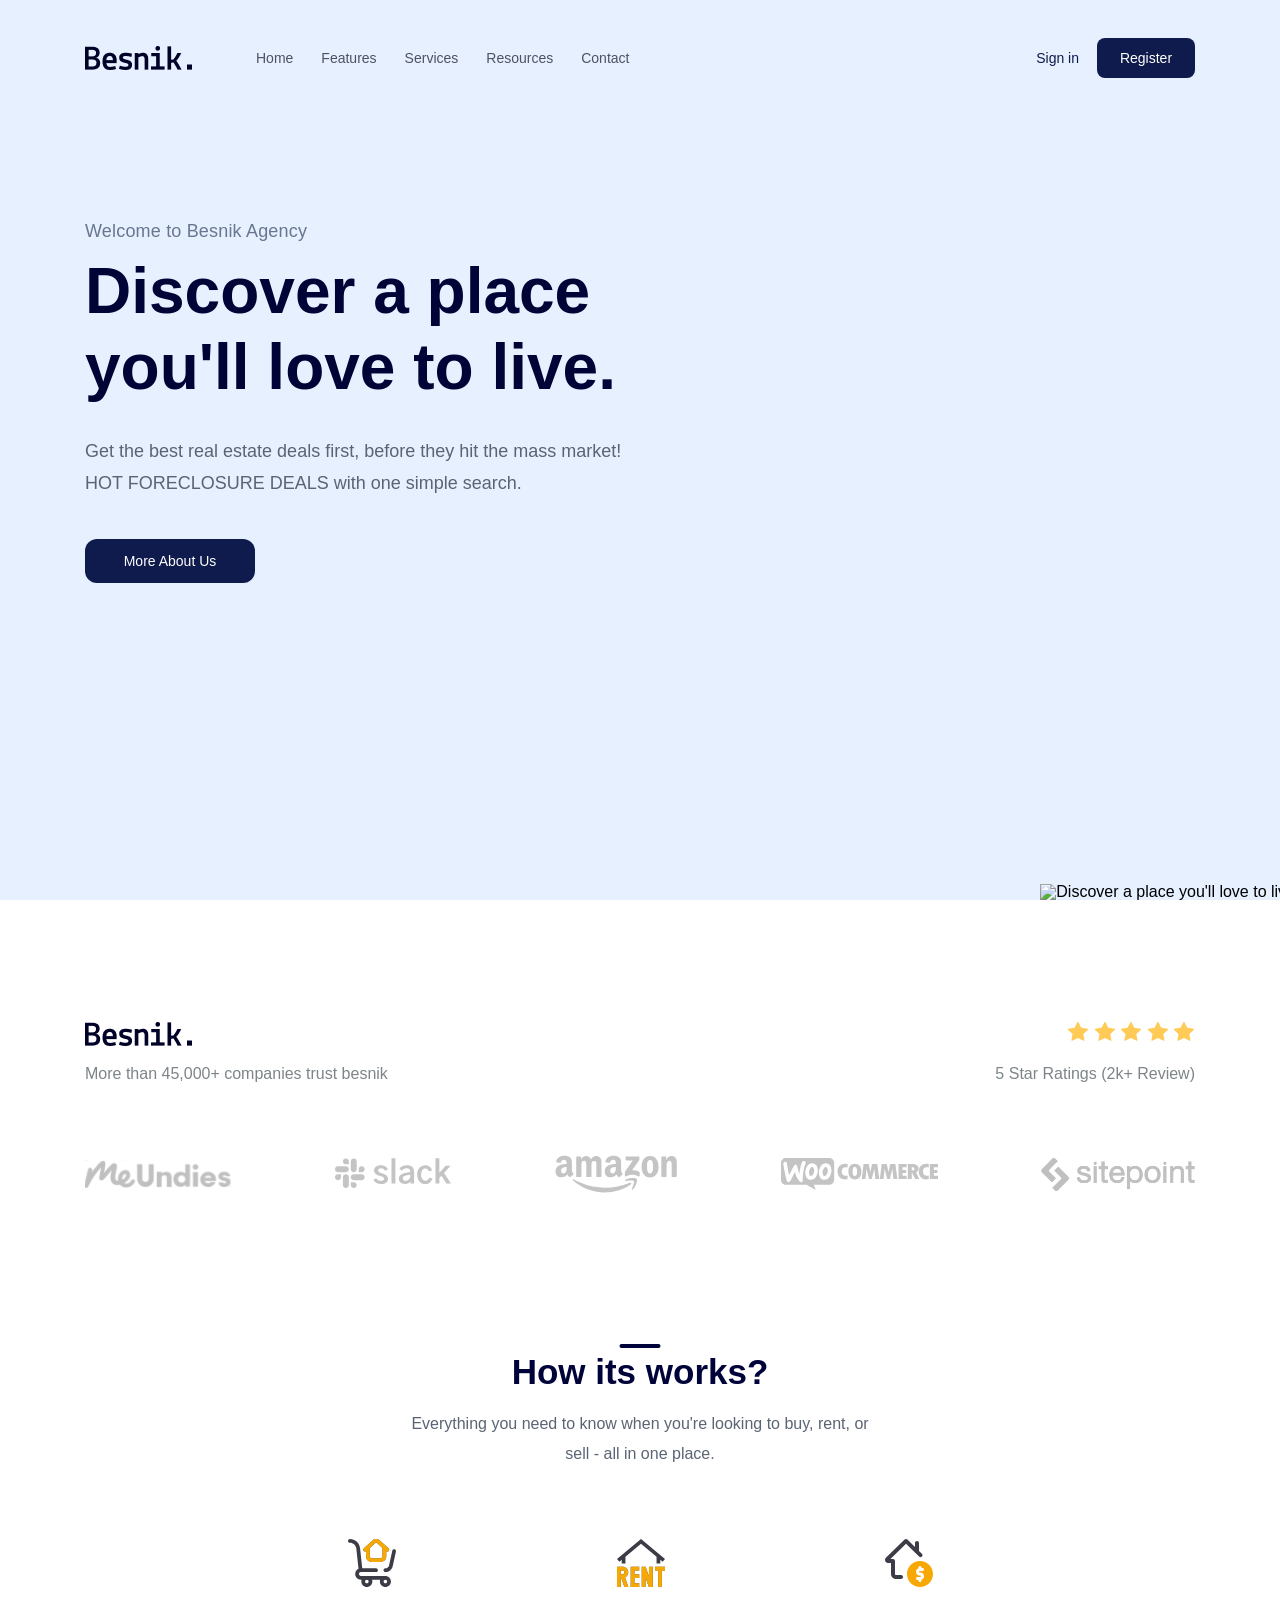
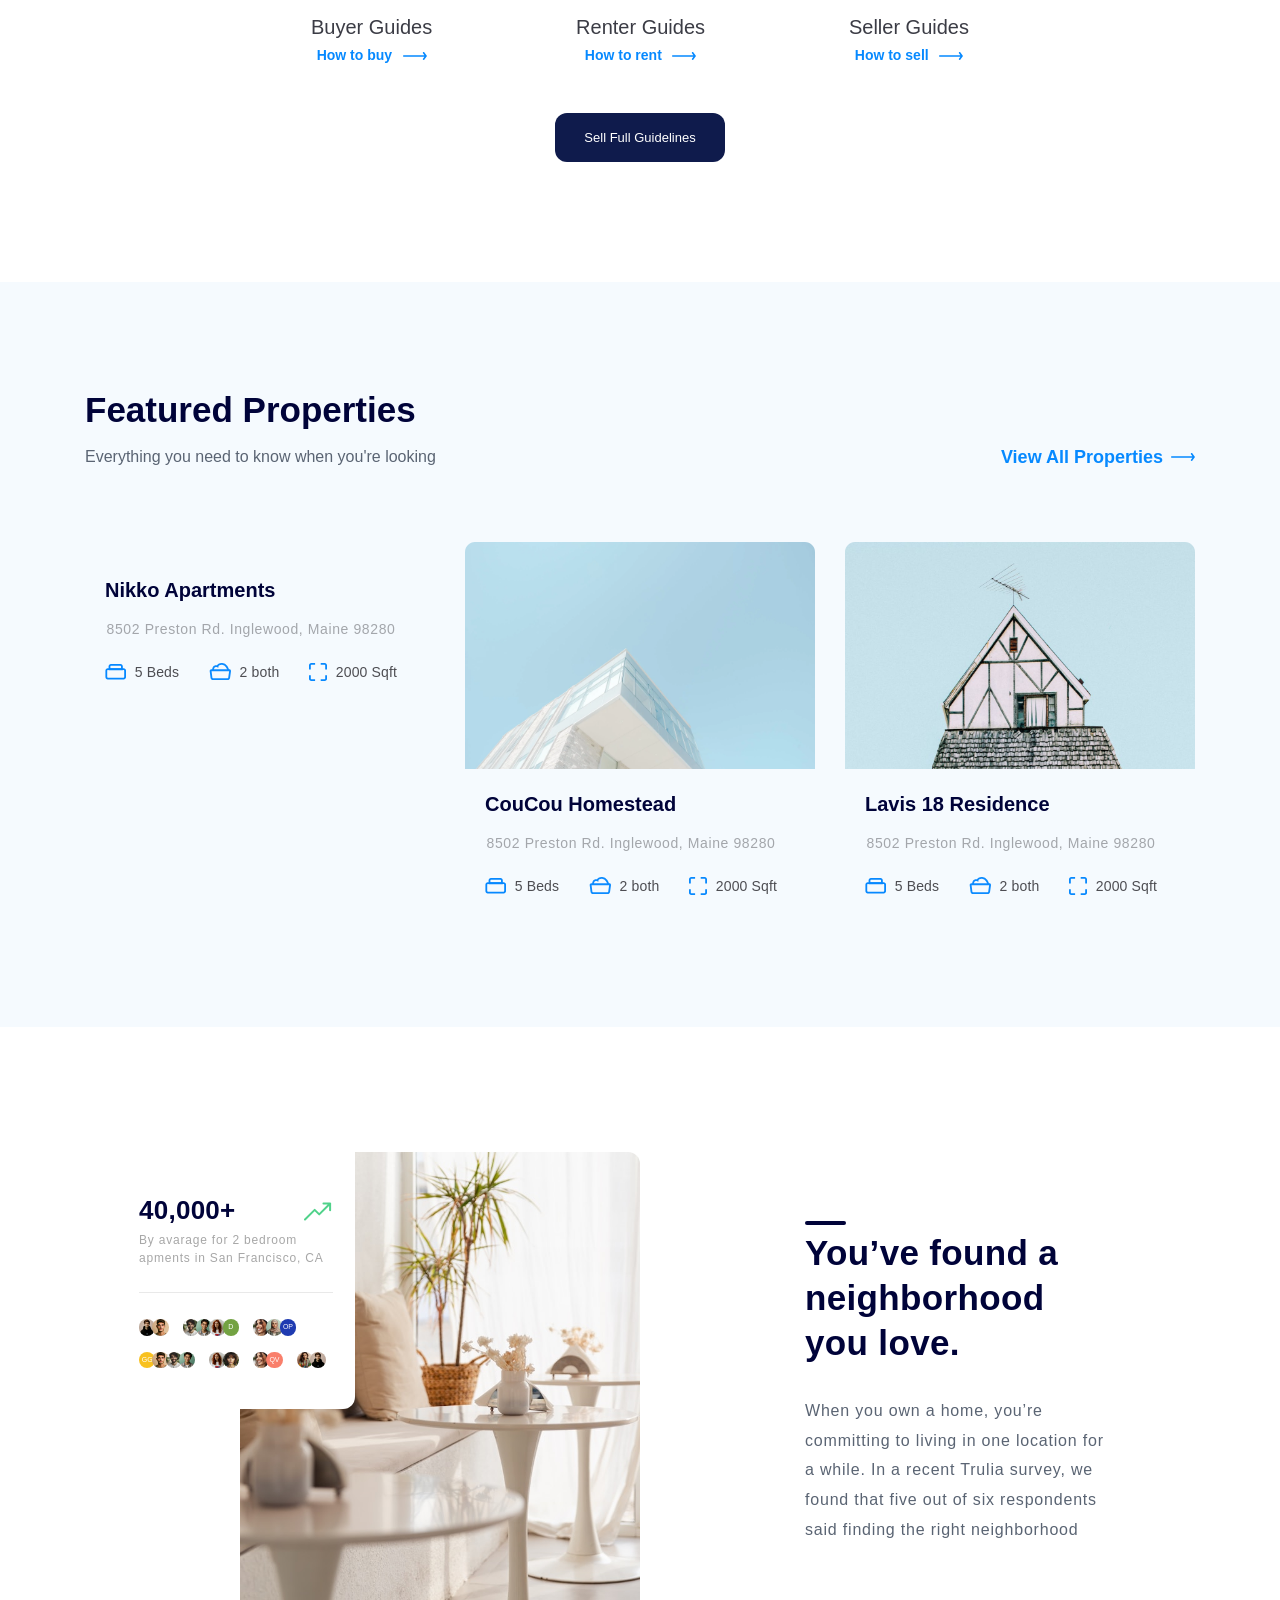
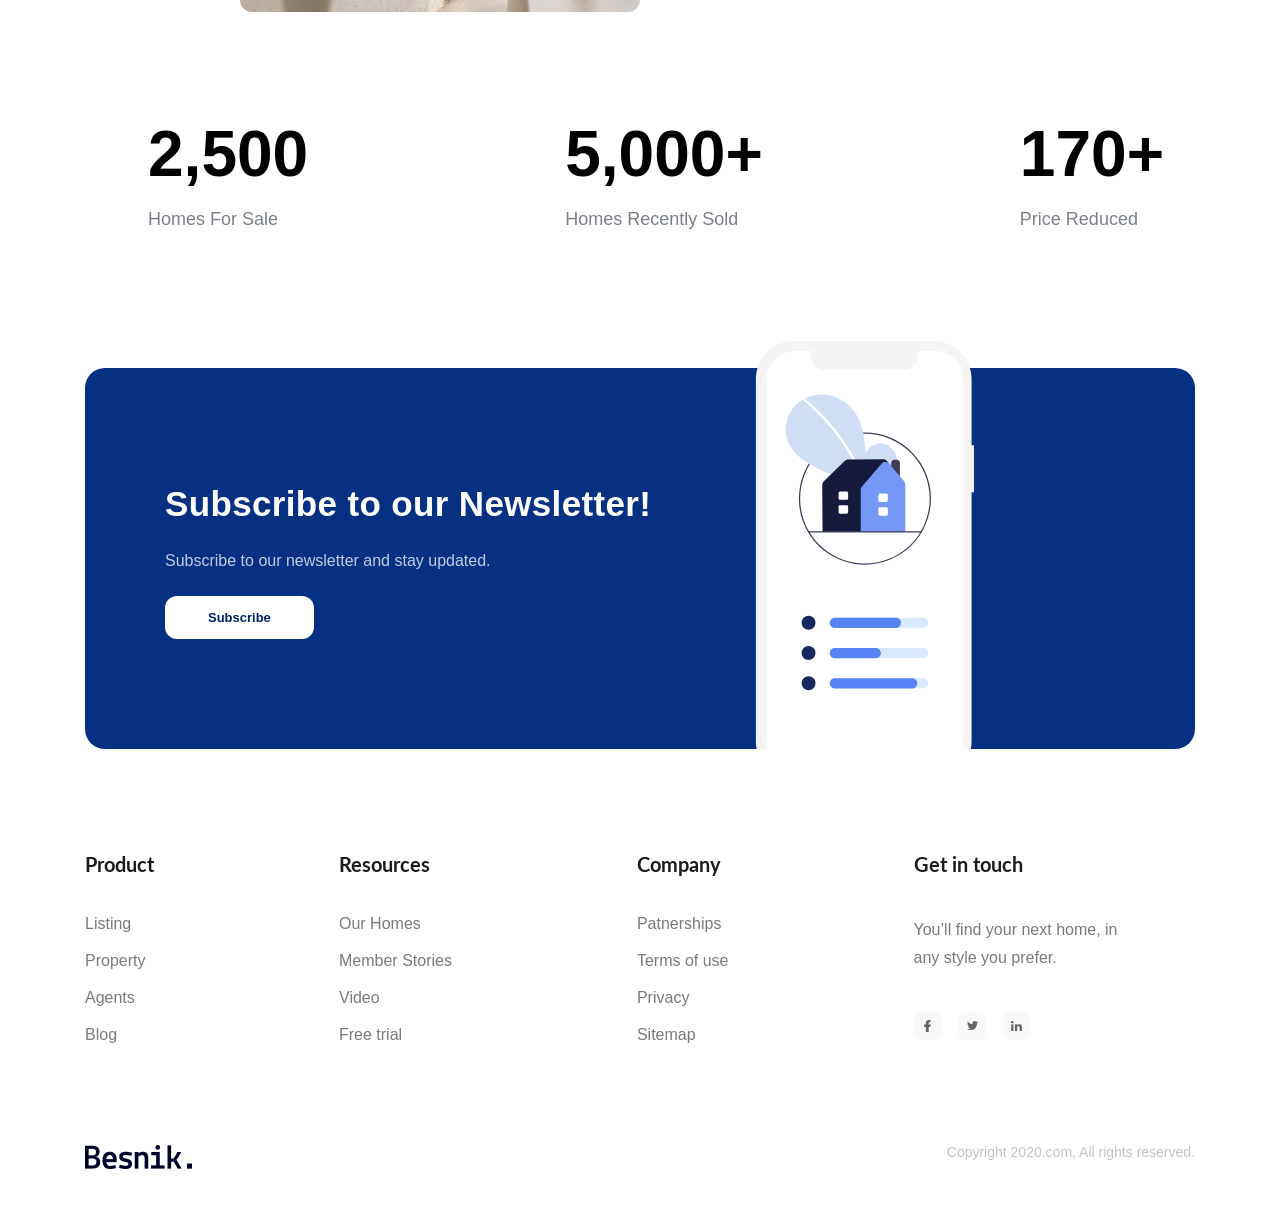
==== index.html @ 31afa33e "my changes" ====
<!DOCTYPE html>
<html lang="en">
  <head>
    <meta charset="UTF-8" />
    <meta name="viewport" content="width=device-width, initial-scale=1.0" />
    <title>F8 Project 01</title>
    <link rel="stylesheet" href="/assets/css/reset.css" />
    <link rel="stylesheet" href="/assets/fonts/stylesheet.css" />
    <link rel="preconnect" href="https://fonts.googleapis.com" />
    <link rel="preconnect" href="https://fonts.gstatic.com" crossorigin />
    <link
      href="https://fonts.googleapis.com/css2?family=Lato:wght@700&display=swap"
      rel="stylesheet"
    />
    <link rel="stylesheet" href="/assets/css/styles.css" />
  </head>
  <body>
    <main>
      <!-- HEADER -->
      <header class="header">
        <div class="content">
          <nav class="navbar">
            <!-- Logo -->
            <img src="/assets/img/Logo.png" alt="Besnik." />
            <!-- Navigation -->
            <ul>
              <li><a href="#">Home</a></li>
              <li><a href="#">Features</a></li>
              <li><a href="#">Services</a></li>
              <li><a href="#">Resources</a></li>
              <li><a href="#">Contact</a></li>
            </ul>
            <!-- Action -->
            <div class="action">
              <a href="" class="action-link">Sign in</a>
              <a href="" class="btn action-btn">Register</a>
            </div>
          </nav>
          <div class="hero">
            <div class="info">
              <p class="sub-title">Welcome to Besnik Agency</p>
              <h2 class="title">Discover a place you'll love to live.</h2>
              <p class="desc">
                Get the best real estate deals first, before they hit the mass
                market! HOT FORECLOSURE DEALS with one simple search.
              </p>
              <a href="#!" class="btn hero-cta">More About Us</a>
            </div>
            <img
              src="/assets/img/house illustration.svg"
              alt="Discover a place you'll love to live"
              class="hero-img"
            />
          </div>
        </div>
      </header>
      <!-- CLIENT -->
      <div class="clients">
        <div class="content">
          <div class="row">
            <!-- LOGO -->
            <img src="/assets/img/Logo.png" alt="Besnik" />
            <!-- Star -->
            <div class="stars">
              <img src="/assets/img/Vector.svg" alt="Star" />
              <img src="/assets/img/Vector.svg" alt="Star" />
              <img src="/assets/img/Vector.svg" alt="Star" />
              <img src="/assets/img/Vector.svg" alt="Star" />
              <img src="/assets/img/Vector.svg" alt="Star" />
            </div>
          </div>
          <div class="row row-desc">
            <p class="desc">More than 45,000+ companies trust besnik</p>
            <p class="desc">5 Star Ratings (2k+ Review)</p>
          </div>
          <div class="images">
            <img src="/assets/img/client-1.svg" alt="edundies" />
            <img src="/assets/img/client-2.svg" alt="slack" />
            <img src="/assets/img/client-3.svg" alt="amazon" />
            <img src="/assets/img/client-4.svg" alt="woo" />
            <img src="/assets/img/client-5.svg" alt="sitepoint" />
          </div>
        </div>
      </div>
      <!-- GUIDE -->
      <div class="guides">
        <div class="content">
          <h2 class="sub-title">How its works?</h2>
          <p class="desc">
            Everything you need to know when you're looking to buy, rent, or
            sell - all in one place.
          </p>
          <!-- LIST-GUIDE -->
          <div class="list-guide">
            <div class="guides-item">
              <img src="/assets/img/guide-1.svg" alt="" class="icom" />
              <h3 class="title">Buyer Guides</h3>
              <a href="" class="link">How to buy</a>
              <img src="/assets/img/guide-muiten.svg" alt="" class="arrow" />
            </div>
            <div class="guides-item">
              <img src="/assets/img/guide-2.svg" alt="" class="icom" />
              <h3 class="title">Renter Guides</h3>
              <a href="" class="link">How to rent</a>
              <img src="/assets/img/guide-muiten.svg" alt="" class="arrow" />
            </div>
            <div class="guides-item">
              <img src="/assets/img/guide-3.svg" alt="" class="icom" />
              <h3 class="title">Seller Guides</h3>
              <a href="" class="link">How to sell</a>
              <img src="/assets/img/guide-muiten.svg" alt="" class="arrow" />
            </div>
          </div>
          <!-- Btn-->
          <div class="guide-btn">
            <a href="#!" class="btn">Sell Full Guidelines</a>
          </div>
        </div>
      </div>
      <!-- FEATURE -->
      <div class="featured">
        <div class="content">
          <header>
            <h2 class="sub-title">Featured Properties</h2>
            <div class="row">
              <p class="desc">
                Everything you need to know when you're looking
              </p>
              <a href="#!" class="link">
                <span> View All Properties </span>
                <img src="/assets/img/guide-muiten.svg" alt="" class="arrow" />
              </a>
            </div>
          </header>
          <div class="list">
            <div class="item">
              <a href="#!">
                <img
                  src="/assets/img/featured-1.svg"
                  alt=""
                  class="featured-img"
                />
              </a>
              <div class="body">
                <h3 class="title">
                  <a href="#!" class="line-clamp">Nikko Apartments</a>
                </h3>
                <p class="desc line-clamp">
                  8502 Preston Rd. Inglewood, Maine 98280
                </p>
                <div class="info">
                  <img
                    src="/assets/img/featured-icon-1.svg"
                    alt=""
                    class="icon"
                  />
                  <span class="label">5 Beds</span>

                  <img
                    src="/assets/img/featured-icon-2.svg"
                    alt=""
                    class="icon"
                  />
                  <span class="label">2 both</span>

                  <img
                    src="/assets/img/featured-icon-3.svg"
                    alt=""
                    class="icon"
                  />
                  <span class="label">2000 Sqft</span>
                </div>
              </div>
            </div>
            <div class="item">
              <a href="#!">
                <img
                  src="/assets/img/featured-2.svg"
                  alt=""
                  class="featured-img"
                />
              </a>
              <div class="body">
                <h3 class="title"><a href="#!">CouCou Homestead</a></h3>
                <p class="desc">8502 Preston Rd. Inglewood, Maine 98280</p>
                <div class="info">
                  <img
                    src="/assets/img/featured-icon-1.svg"
                    alt=""
                    class="icon"
                  />
                  <span class="label">5 Beds</span>

                  <img
                    src="/assets/img/featured-icon-2.svg"
                    alt=""
                    class="icon"
                  />
                  <span class="label">2 both</span>

                  <img
                    src="/assets/img/featured-icon-3.svg"
                    alt=""
                    class="icon"
                  />
                  <span class="label">2000 Sqft</span>
                </div>
              </div>
            </div>
            <div class="item">
              <a href="#!">
                <img
                  src="/assets/img/featured-3.svg"
                  alt=""
                  class="featured-img"
                />
              </a>
              <div class="body">
                <h3 class="title"><a href="#!">Lavis 18 Residence</a></h3>
                <p class="desc">8502 Preston Rd. Inglewood, Maine 98280</p>
                <div class="info">
                  <img
                    src="/assets/img/featured-icon-1.svg"
                    alt=""
                    class="icon"
                  />
                  <span class="label">5 Beds</span>

                  <img
                    src="/assets/img/featured-icon-2.svg"
                    alt=""
                    class="icon"
                  />
                  <span class="label">2 both</span>

                  <img
                    src="/assets/img/featured-icon-3.svg"
                    alt=""
                    class="icon"
                  />
                  <span class="label">2000 Sqft</span>
                </div>
              </div>
            </div>
          </div>
        </div>
      </div>
      <!-- STATS -->
      <div class="stats">
        <div class="content">
          <div class="row">
            <div class="img-stat">
              <img
                class="img-big"
                src="/assets/img/stat-img.jpg"
                alt="You’ve found a neighborhood you love."
              />
              <div class="stats-trend">
                <div class="row">
                  <strong class="value">40,000+</strong>
                  <img src="/assets/img/trend-img.svg" alt="" class="icon" />
                </div>
                <p class="desc">
                  By avarage for 2 bedroom apments in San Francisco, CA
                </p>
                <div class="separate"></div>
                <div class="avt-block">
                  <div class="avt-group">
                    <img src="/assets/img/face1.jpg" alt="" class="avt" />
                    <img src="/assets/img/face2.jpg" alt="" class="avt" />
                  </div>
                  <div class="avt-group">
                    <img src="/assets/img/face3.jpg" alt="" class="avt" />
                    <img src="/assets/img/face4.jpg" alt="" class="avt" />
                    <img src="/assets/img/face5.jpg" alt="" class="avt" />
                    <div class="avt" style="--bg-color: #73a242">D</div>
                  </div>
                  <div class="avt-group">
                    <img src="/assets/img/face7.jpg" alt="" class="avt" />
                    <img src="/assets/img/face8.jpg" alt="" class="avt" />
                    <div class="avt" style="--bg-color: #1f3bb1">OP</div>
                  </div>
                  <div class="avt-group">
                    <div class="avt" style="--bg-color: #f8c120">GG</div>
                    <img src="/assets/img/face2.jpg" alt="" class="avt" />
                    <img src="/assets/img/face3.jpg" alt="" class="avt" />
                    <img src="/assets/img/face4.jpg" alt="" class="avt" />
                  </div>
                  <div class="avt-group">
                    <img src="/assets/img/face5.jpg" alt="" class="avt" />
                    <img src="/assets/img/face6.jpg" alt="" class="avt" />
                  </div>
                  <div class="avt-group">
                    <img src="/assets/img/face7.jpg" alt="" class="avt" />
                    <div class="avt" style="--bg-color: #f97f6b">QV</div>
                  </div>
                  <div class="avt-group">
                    <img src="/assets/img/face9.jpg" alt="" class="avt" />
                    <img src="/assets/img/face1.jpg" alt="" class="avt" />
                  </div>
                </div>
              </div>
            </div>
            <div class="info">
              <h2 class="sub-title">You’ve found a neighborhood you love.</h2>
              <p class="desc">
                When you own a home, you’re committing to living in one location
                for a while. In a recent Trulia survey, we found that five out
                of six respondents said finding the right neighborhood
              </p>
            </div>
          </div>
          <div class="row row-list">
            <div class="qty-item">
              <strong class="qty">2,500</strong>
              <p class="qty-desc">Homes For Sale</p>
            </div>
            <div class="qty-item">
              <strong class="qty">5,000+</strong>
              <p class="qty-desc">Homes Recently Sold</p>
            </div>
            <div class="qty-item">
              <strong class="qty">170+</strong>
              <p class="qty-desc">Price Reduced</p>
            </div>
          </div>
        </div>
      </div>
      <!-- SUBSCRIPTION -->
      <div class="subsciption">
        <div class="content">
          <div class="body">
            <div class="info">
              <h2 class="sub-title line-clamp">Subscribe to our Newsletter!</h2>
              <p class="desc line-clamp">
                Subscribe to our newsletter and stay updated.
              </p>
              <a href="#!" class="btn">Subscribe</a>
            </div>
            <img src="/assets/img/subsciption-house.svg" alt="" class="image" />
          </div>
        </div>
      </div>
      <!-- FOOTER -->
      <footer class="footer">
        <div class="content">
          <div class="row row-top">
            <!-- column 1 -->
            <div class="column">
              <h3 class="heading">Product</h3>
              <ul class="list">
                <li class="item">
                  <a href="">Listing</a>
                </li>
                <li class="item">
                  <a href="">Property</a>
                </li>
                <li class="item">
                  <a href="">Agents</a>
                </li>
                <li class="item">
                  <a href="">Blog</a>
                </li>
              </ul>
            </div>
            <!-- column 2 -->
            <div class="column">
              <h3 class="heading">Resources</h3>
              <ul class="list">
                <li class="item">
                  <a href="">Our Homes</a>
                </li>
                <li class="item">
                  <a href="">Member Stories</a>
                </li>
                <li class="item">
                  <a href="">Video</a>
                </li>
                <li class="item">
                  <a href="">Free trial</a>
                </li>
              </ul>
            </div>
            <!-- column 3 -->
            <div class="column">
              <h3 class="heading">Company</h3>
              <ul class="list">
                <li class="item">
                  <a href="">Patnerships</a>
                </li>
                <li class="item">
                  <a href="">Terms of use</a>
                </li>
                <li class="item">
                  <a href="">Privacy</a>
                </li>
                <li class="item">
                  <a href="">Sitemap</a>
                </li>
              </ul>
            </div>
            <!-- Get in touch  column -->
            <div class="column">
              <h3 class="heading">Get in touch</h3>
              <p class="desc">
                You’ll find your next home, in any style you prefer.
              </p>
              <div class="social">
                <a href="#!" class="social-link">
                  <img src="/assets/img/facebook.svg" alt="facebook" />
                </a>
                <a href="#!" class="social-link">
                  <img src="/assets/img/twitter.svg" alt="twitter" />
                </a>
                <a href="#!" class="social-link">
                  <img src="/assets/img/insta.svg" alt="instagram" />
                </a>
              </div>
            </div>
          </div>
          <div class="row row-bot">
            <img src="/assets/img/Logo.png" alt="Besnik" class="logo" />
            <p class="coppyright">Copyright 2020.com, All rights reserved.</p>
          </div>
        </div>
      </footer>
    </main>
  </body>
</html>
---- assets/fonts/stylesheet.css ----
/* ============== Poppins =============== */
@font-face {
  font-family: "Poppins";
  src: url("Poppins/Poppins-BlackItalic.woff2") format("woff2"),
    url("Poppins/Poppins-BlackItalic.woff") format("woff");
  font-weight: 900;
  font-style: italic;
  font-display: swap;
}

@font-face {
  font-family: "Poppins";
  src: url("Poppins/Poppins-Bold.woff2") format("woff2"),
    url("Poppins/Poppins-Bold.woff") format("woff");
  font-weight: bold;
  font-style: normal;
  font-display: swap;
}

@font-face {
  font-family: "Poppins";
  src: url("Poppins/Poppins-ExtraBoldItalic.woff2") format("woff2"),
    url("Poppins/Poppins-ExtraBoldItalic.woff") format("woff");
  font-weight: bold;
  font-style: italic;
  font-display: swap;
}

@font-face {
  font-family: "Poppins";
  src: url("Poppins/Poppins-Black.woff2") format("woff2"),
    url("Poppins/Poppins-Black.woff") format("woff");
  font-weight: 900;
  font-style: normal;
  font-display: swap;
}

@font-face {
  font-family: "Poppins";
  src: url("Poppins/Poppins-BoldItalic.woff2") format("woff2"),
    url("Poppins/Poppins-BoldItalic.woff") format("woff");
  font-weight: bold;
  font-style: italic;
  font-display: swap;
}

@font-face {
  font-family: "Poppins";
  src: url("Poppins/Poppins-ExtraBold.woff2") format("woff2"),
    url("Poppins/Poppins-ExtraBold.woff") format("woff");
  font-weight: bold;
  font-style: normal;
  font-display: swap;
}

@font-face {
  font-family: "Poppins";
  src: url("Poppins/Poppins-LightItalic.woff2") format("woff2"),
    url("Poppins/Poppins-LightItalic.woff") format("woff");
  font-weight: 300;
  font-style: italic;
  font-display: swap;
}

@font-face {
  font-family: "Poppins";
  src: url("Poppins/Poppins-Medium.woff2") format("woff2"),
    url("Poppins/Poppins-Medium.woff") format("woff");
  font-weight: 500;
  font-style: normal;
  font-display: swap;
}

@font-face {
  font-family: "Poppins";
  src: url("Poppins/Poppins-ExtraLightItalic.woff2") format("woff2"),
    url("Poppins/Poppins-ExtraLightItalic.woff") format("woff");
  font-weight: 200;
  font-style: italic;
  font-display: swap;
}

@font-face {
  font-family: "Poppins";
  src: url("Poppins/Poppins-Light.woff2") format("woff2"),
    url("Poppins/Poppins-Light.woff") format("woff");
  font-weight: 300;
  font-style: normal;
  font-display: swap;
}

@font-face {
  font-family: "Poppins";
  src: url("Poppins/Poppins-ExtraLight.woff2") format("woff2"),
    url("Poppins/Poppins-ExtraLight.woff") format("woff");
  font-weight: 200;
  font-style: normal;
  font-display: swap;
}

@font-face {
  font-family: "Poppins";
  src: url("Poppins/Poppins-Italic.woff2") format("woff2"),
    url("Poppins/Poppins-Italic.woff") format("woff");
  font-weight: normal;
  font-style: italic;
  font-display: swap;
}

@font-face {
  font-family: "Poppins";
  src: url("Poppins/Poppins-SemiBoldItalic.woff2") format("woff2"),
    url("Poppins/Poppins-SemiBoldItalic.woff") format("woff");
  font-weight: 600;
  font-style: italic;
  font-display: swap;
}

@font-face {
  font-family: "Poppins";
  src: url("Poppins/Poppins-Regular.woff2") format("woff2"),
    url("Poppins/Poppins-Regular.woff") format("woff");
  font-weight: normal;
  font-style: normal;
  font-display: swap;
}

@font-face {
  font-family: "Poppins";
  src: url("Poppins/Poppins-Thin.woff2") format("woff2"),
    url("Poppins/Poppins-Thin.woff") format("woff");
  font-weight: 100;
  font-style: normal;
  font-display: swap;
}

@font-face {
  font-family: "Poppins";
  src: url("Poppins/Poppins-ThinItalic.woff2") format("woff2"),
    url("Poppins/Poppins-ThinItalic.woff") format("woff");
  font-weight: 100;
  font-style: italic;
  font-display: swap;
}

@font-face {
  font-family: "Poppins";
  src: url("Poppins/Poppins-MediumItalic.woff2") format("woff2"),
    url("Poppins/Poppins-MediumItalic.woff") format("woff");
  font-weight: 500;
  font-style: italic;
  font-display: swap;
}

@font-face {
  font-family: "Poppins";
  src: url("Poppins/Poppins-SemiBold.woff2") format("woff2"),
    url("Poppins/Poppins-SemiBold.woff") format("woff");
  font-weight: 600;
  font-style: normal;
  font-display: swap;
}
---- assets/css/styles.css ----
* {
  box-sizing: border-box;
}
:root {
  --primary-color: #0f1b4c;
}
html {
  font-size: 62.5%;
}
body {
  font-size: 1.6rem;
  font-family: "Poppins", sans-serif;
}

/* Common */
.content {
  width: 1110px;
  max-width: calc(100% - 48px);
  margin-left: auto;
  margin-right: auto;
}
a {
  text-decoration: none;
}
.btn {
  min-width: 98px;
  border-radius: 12px;
  background-color: var(--primary-color);
  color: #fff;
  padding: 18px 16px;
  font-size: 1.4rem;
  font-weight: 500;
  text-align: center;
}
.btn:hover {
  opacity: 0.9;
}
.line-clamp {
  display: -webkit-box;
  -webkit-line-clamp: var(--line-clamp, 2);
  -webkit-box-orient: vertical;
  overflow: hidden;
}
/* Header */
.header {
  height: 100vh;
  background-color: #e6f0ff;
  position: relative;
}
.navbar {
  display: flex;
  align-items: center;
  padding-top: 38px;
}
.navbar ul {
  display: flex;
  margin-left: 50px;
}
.navbar ul a {
  color: #4f5361;
  font-size: 1.4rem;
  font-weight: 500;
  padding: 6px 14px;
}
.navbar ul a:hover {
  text-decoration: underline;
}
.navbar .action {
  margin-left: auto;
  display: flex;
  align-items: center;
}
.navbar .action-link {
  font-size: 1.4rem;
  font-weight: 500;
  color: var(--primary-color);
  margin-right: 18px;
}
.navbar .action-btn {
  padding: 13px;
  border-radius: 8px;
}

.hero {
  margin-top: 140px;
}
.hero .info {
  width: 51%;
}
.info .sub-title {
  color: #687690;
  font-size: 1.8rem;
  font-weight: 500;
  letter-spacing: 0.01em;
  line-height: 1.5;
}
.info .title {
  color: #000336;
  font-size: 6.4rem;
  font-weight: 700;
  line-height: 119%;
  margin-top: 8px;
}
.info .desc {
  color: #5a6473;
  font-size: 1.8rem;
  font-weight: 400;
  line-height: 1.78;
  margin-top: 30px;
}
.hero-cta {
  min-width: 170px;
  padding: 15px 37px;
  margin-top: 40px;
  display: inline-block;
}
.hero-img {
  position: absolute;
  right: calc((100vw - 1110px) / 2 - 100px);
  bottom: 0;
}

/* ======== CLIENT =========== */
.clients {
  margin-top: 79px;
}
.clients .content {
  padding-top: 43px;
  padding-bottom: 41px;
}
.clients .row {
  display: flex;
  justify-content: space-between;
}
.desc {
  color: #7d8589;
  font-size: 1.6rem;
  font-weight: 500;
  line-height: 125%; /* 125% */
}
.row-desc {
  margin-top: 18.15px;
}
.clients .images {
  display: flex;
  justify-content: space-between;
  align-items: center;
  margin-top: 70px;
}

/* ========= GUIDE ============*/
.guides {
  margin-top: 40px;
}
.guides .content {
  width: 658px;
  max-width: 100%;
  padding-top: 79px;
  padding-bottom: 79px;
  margin-bottom: 41px;
}
.guides .sub-title {
  color: #000339;
  text-align: center;
  font-size: 3.5rem;
  font-weight: 600;
  line-height: 100%;
  position: relative;
}
.guides .sub-title::before {
  content: "";
  position: absolute;
  top: -10px;
  left: 50%;
  transform: translateX(-50%);
  width: 41px;
  height: 4px;
  border-radius: 12px;
  background: #000339;
}
.guides .desc {
  width: 459px;
  max-width: 100%;
  color: #5a6473;
  text-align: center;
  margin: 20px auto 0px;
  font-size: 1.6rem;
  font-weight: 400;
  line-height: 1.88; /* 187.5% */
}
.list-guide {
  display: flex;
  justify-content: space-between;
  margin-top: 70px;
}
.guides-item {
  text-align: center;
}
.list-guide .icon {
  font-size: 4.8rem;
}
.list-guide .title {
  color: #3b3c45;
  text-align: center;
  font-size: 2rem;
  font-weight: 500;
  line-height: 1.1; /* 110% */
  margin-top: 26px;
}
.list-guide .link {
  display: inline-block;
  color: #0689ff;
  text-align: center;
  font-size: 1.4rem;
  font-weight: 600;
  margin-top: 10px;
}
.list-guide .arrow {
  margin-left: 6px;
}
.guide-btn {
  display: flex;
  justify-content: center;
  align-items: center;
}
.guide-btn .btn {
  padding: 18px 24px;
  min-width: 170px;
  color: #fff;
  text-align: center;
  font-size: 1.3rem;
  font-weight: 500;
  margin-top: 50px;
}
/* =========== FEARURE =============*/
.featured {
  background: #f5fafe;
}
.featured .content {
  padding-top: 110px;
  padding-bottom: 110px;
}
.featured .sub-title {
  color: #000339;
  font-size: 3.5rem;
  font-weight: 600;
  line-height: 1; /* 100% */
}
.featured .row {
  display: flex;
  justify-content: space-between;
  margin-top: 15px;
}
.featured .desc {
  color: #5a6473;
  font-size: 1.6rem;
  font-weight: 400;
  line-height: 1.87; /* 187.5% */
}
.featured .link {
  display: flex;
  align-items: center;
  color: #0689ff;
  text-align: right;
  font-size: 1.8rem;
  font-weight: 600;
}
.featured .arrow {
  margin-left: 8px;
}
.featured .list {
  display: flex;
  margin-top: 70px;
  gap: 30px;
}
.featured .item {
  flex: 1;
}
.featured-img {
}
.featured .body {
  margin: 17px 38px 22px 20px;
}
.featured .title {
  display: inline-block;
  text-align: center;
}
.featured .title a {
  color: #000339;
  font-size: 2rem;
  font-weight: 600;
  line-height: 1.5;
  display: -webkit-box;
  -webkit-line-clamp: 2;
  -webkit-box-orient: vertical;
  overflow: hidden;
}
.featured .body .desc {
  --line-clamp: 3;
  color: #a3a6ab;
  text-align: center;
  font-size: 1.4rem;
  font-weight: 500;
  margin-top: 11px;
  margin-bottom: 23px;
  line-height: 1.5;
  letter-spacing: 0.6px;
}
.featured .info {
  display: flex;
  justify-content: space-between;
}
.featured .icon {
}
.featured .label {
  color: #4d4d52;
  text-align: center;
  font-size: 1.4rem;
  font-weight: 500;
  line-height: 1; /* 100% */
  letter-spacing: 0.14px;
  margin-left: -21px;
  padding-top: 2px;
}

/* ============ STATS =============== */
.stats {
  margin-top: 75px;
}
.stats .content {
  width: 1048px;
  padding-top: 50px;
  padding-bottom: 50px;
}
.stats .row {
  display: flex;
  justify-content: space-between;
}
.stats .img-stat {
  position: relative;
}
.stats .img-big {
  display: block;
  margin-left: auto;
  width: 400px;
  height: 460px;
  object-fit: cover;
  border-radius: 12px;
}
.stats .info {
  padding-left: 165px;
  padding-top: 79px;
}
.stats .sub-title {
  width: 269px;
  position: relative;
  color: #000339;
  font-size: 3.5rem;
  font-weight: 600;
  line-height: 1.28; /* 128.571% */
}
.stats .sub-title::before {
  content: "";
  position: absolute;
  width: 41px;
  height: 4px;
  border-radius: 12px;
  background: #000339;
  top: -10px;
}
.stats .desc {
  width: 309px;
  color: #5a6473;
  font-size: 1.6rem;
  font-weight: 400;
  line-height: 1.87; /* 187.5% */
  letter-spacing: 0.8px;
}
.stats .img-stat,
.stats .info {
  width: 50%;
}
.stats-trend {
  position: absolute;
  width: 239px;
  top: 0;
  left: 0;
  border-radius: 0px 0px 12px 12px;
  background: #fff;
  padding: 45px 23px 0px;
}
.stats-trend .row {
}
.stats-trend .value {
  color: #000339;
  font-size: 2.6rem;
  font-weight: 700;
  line-height: 1; /* 100% */
  letter-spacing: 0.26px;
}
.stats-trend .icon {
  margin-left: auto;
  padding-top: 4px;
}
.stats-trend .desc {
  color: #a7a7a7;
  font-size: 1.2rem;
  font-weight: 400;
  line-height: 1.5; /* 150% */
  margin: 8px 0px 25px;
  width: 194px;
}
.stats-trend .separate {
  width: 193.62px;
  height: 1.2px;
  background: #e9e9e9;
}
.stats-trend .avt-block {
  width: 188px;
  margin-top: 26px;
  display: flex;
  flex-wrap: wrap;
  margin-bottom: 41px;
  gap: 16px 14px;
}
.stats-trend .avt-group {
  display: flex;
}
.stats-trend .avt {
  width: 16.337px;
  height: 16.337px;
  border-radius: 50%;
  object-fit: cover;
  margin-left: -3px;
  color: #fff;
  background-color: var(--bg-color, #fff);
  line-height: 16px;
  text-align: center;
  font-size: 0.7rem;
  font-weight: 450;
  letter-spacing: -0.145px;
}

.stats-trend .avt:first-child {
  margin-left: 0;
}
.stats .row-list {
  gap: 220px;
  margin-top: 110px;
}
.stats .qty-item:first-child {
  margin-left: 32px;
}
.stats .qty {
  color: #000;
  font-size: 6.4rem;
  font-weight: 600;
  line-height: 1; /* 100% */
}
.stats .qty-desc {
  color: #7b8087;
  font-size: 18px;
  font-weight: 500;
  margin-top: 24px;
}

/* =========== SUBSCRIPTION ===============*/
.subsciption {
  margin-top: 90px;
}
.subsciption .content {
  width: 1110px;
  margin-top: 90px;
}
.subsciption .body {
  display: flex;
  border-radius: 20px;
  background: #063183;
  position: relative;
}
.subsciption .info {
  padding: 110px 90px 110px 80px;
  width: 669px;
  max-width: 100%;
}
.subsciption .sub-title {
  color: #fff;
  font-size: 3.5rem;
  font-weight: 600;
  line-height: 1.5; /* 100% */
  display: -webkit-box;
  -webkit-line-clamp: var(--line-clamp, 2);
  -webkit-box-orient: vertical;
  overflow: hidden;
}
.subsciption .desc {
  color: #fff;
  font-size: 1.6rem;
  font-weight: 400;
  line-height: 1.87; /* 187.5% */
  opacity: 0.75;
  margin-top: 15px;
  display: -webkit-box;
  -webkit-line-clamp: var(--line-clamp, 3);
  -webkit-box-orient: vertical;
  overflow: hidden;
}
.subsciption .btn {
  display: inline-block;
  color: #002366;
  text-align: center;
  font-size: 1.3rem;
  font-weight: 600;
  border-radius: 12px;
  background: #fff;
  padding: 15px 43px;
  margin-top: 20px;
}
.subsciption .image {
  position: absolute;
  right: 221px;
  bottom: 0;
}

/* ========== FOOTER =========== */
.footer {
  margin-top: 55px;
  padding-top: 50px;
  padding-bottom: 58px;
}
.footer .content {
}
.footer .row {
  display: flex;
}
.footer .row-top {
  gap: 185px;
}
.footer .column {
}
.footer .column:first-child {
  margin-left: 0;
}
.footer .heading {
  color: #1c1c1d;
  font-family: "Lato", sans-serif;
  font-size: 2rem;
  font-weight: 700;
  margin-bottom: 42px;
}
.footer .list {
}
.footer .item {
  padding-bottom: 21px;
}
.footer .item a {
  color: #7a7a7e;
  font-size: 1.6rem;
  font-weight: 400;
  white-space: nowrap;
}
.footer .desc {
  width: 230px;
  margin-bottom: 40px;
  color: #7a7a7e;
  font-size: 1.6rem;
  font-weight: 400;
  line-height: 1.75; /* 175% */
}
.footer .social {
  display: flex;
  justify-content: space-between;
  width: 117px;
}
.footer .social-link {
  display: flex;
  justify-content: center;
  align-items: center;
  height: 28px;
  width: 28px;
  background-color: #f9f9f9;
  border-radius: 8px;
}
.footer .social-link:first-child {
  line-height: 28px;
}
.footer .social-link:hover {
  background-color: #ccc;
}
.footer .row-bot {
  margin-top: 81px;
  justify-content: space-between;
}
.footer .logo {
}
.footer .coppyright {
  color: #c2c2c2;
  font-size: 1.4rem;
  font-weight: 400;
}
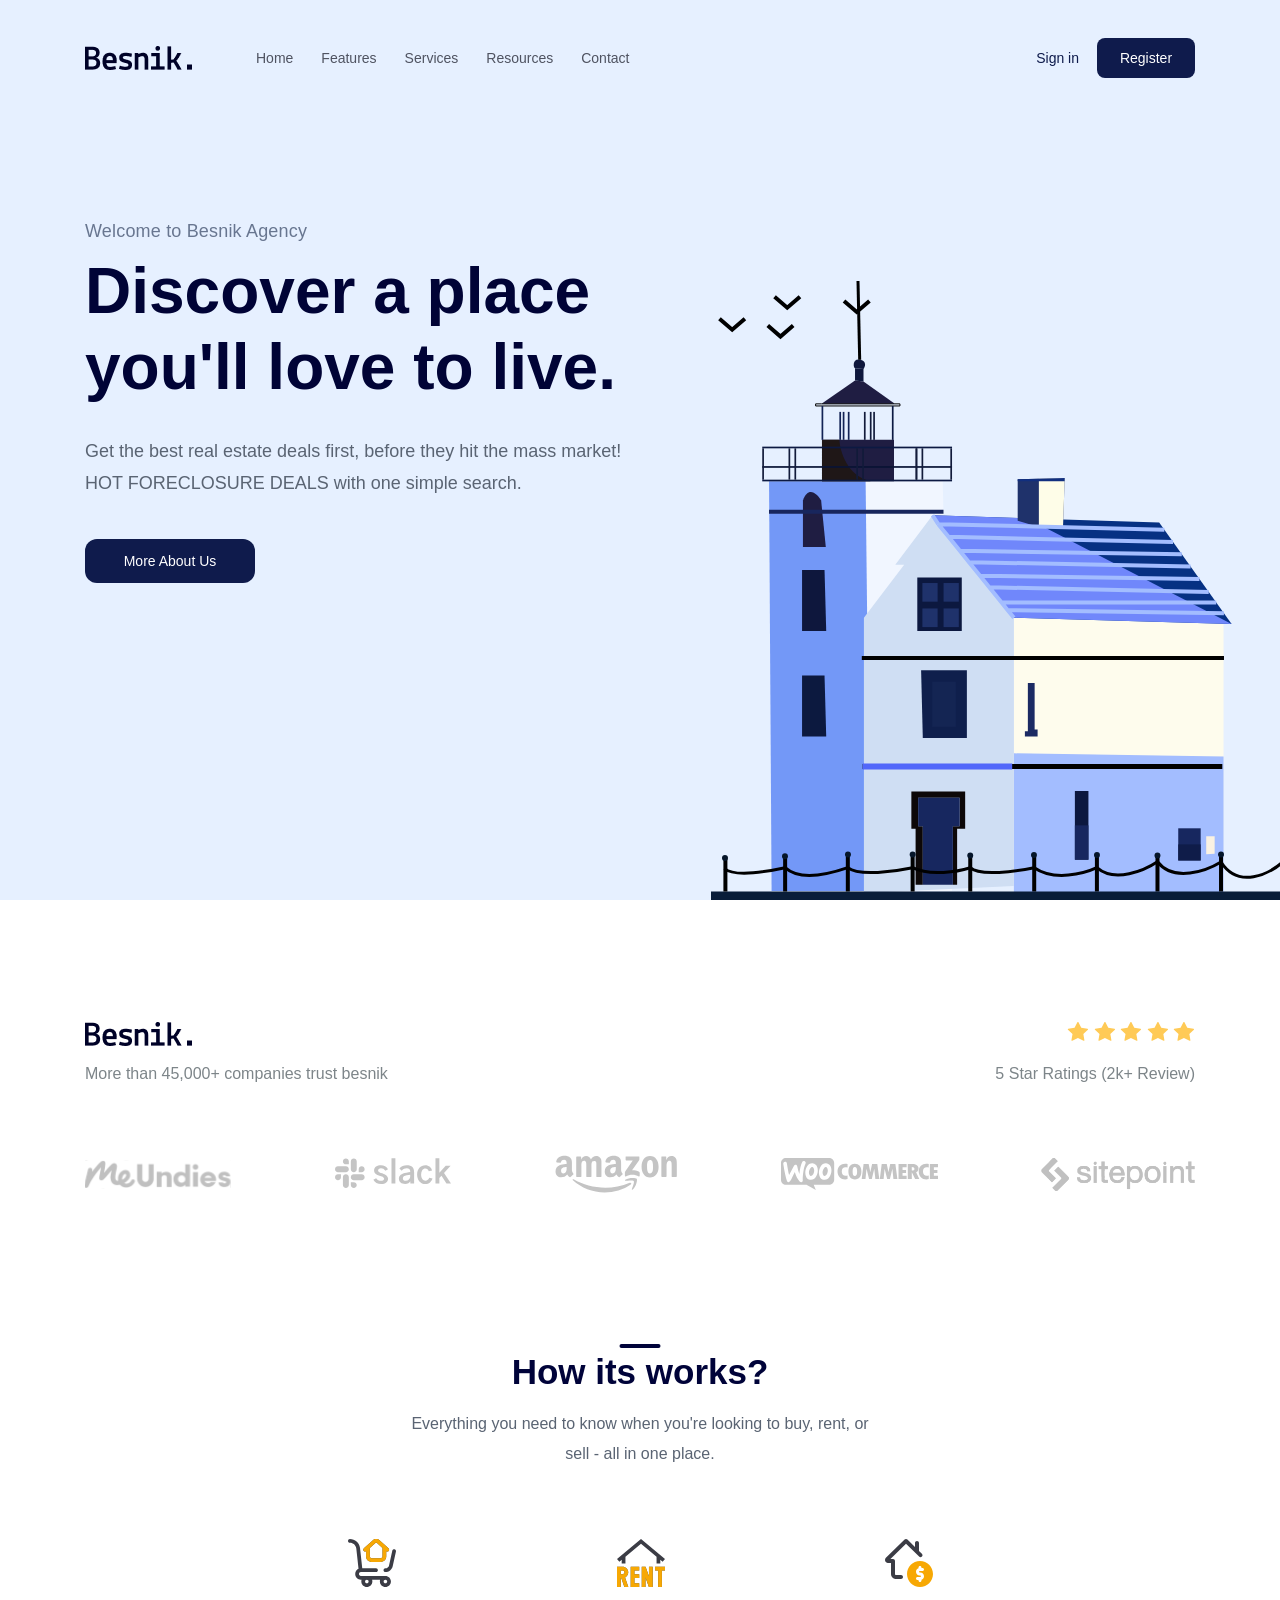
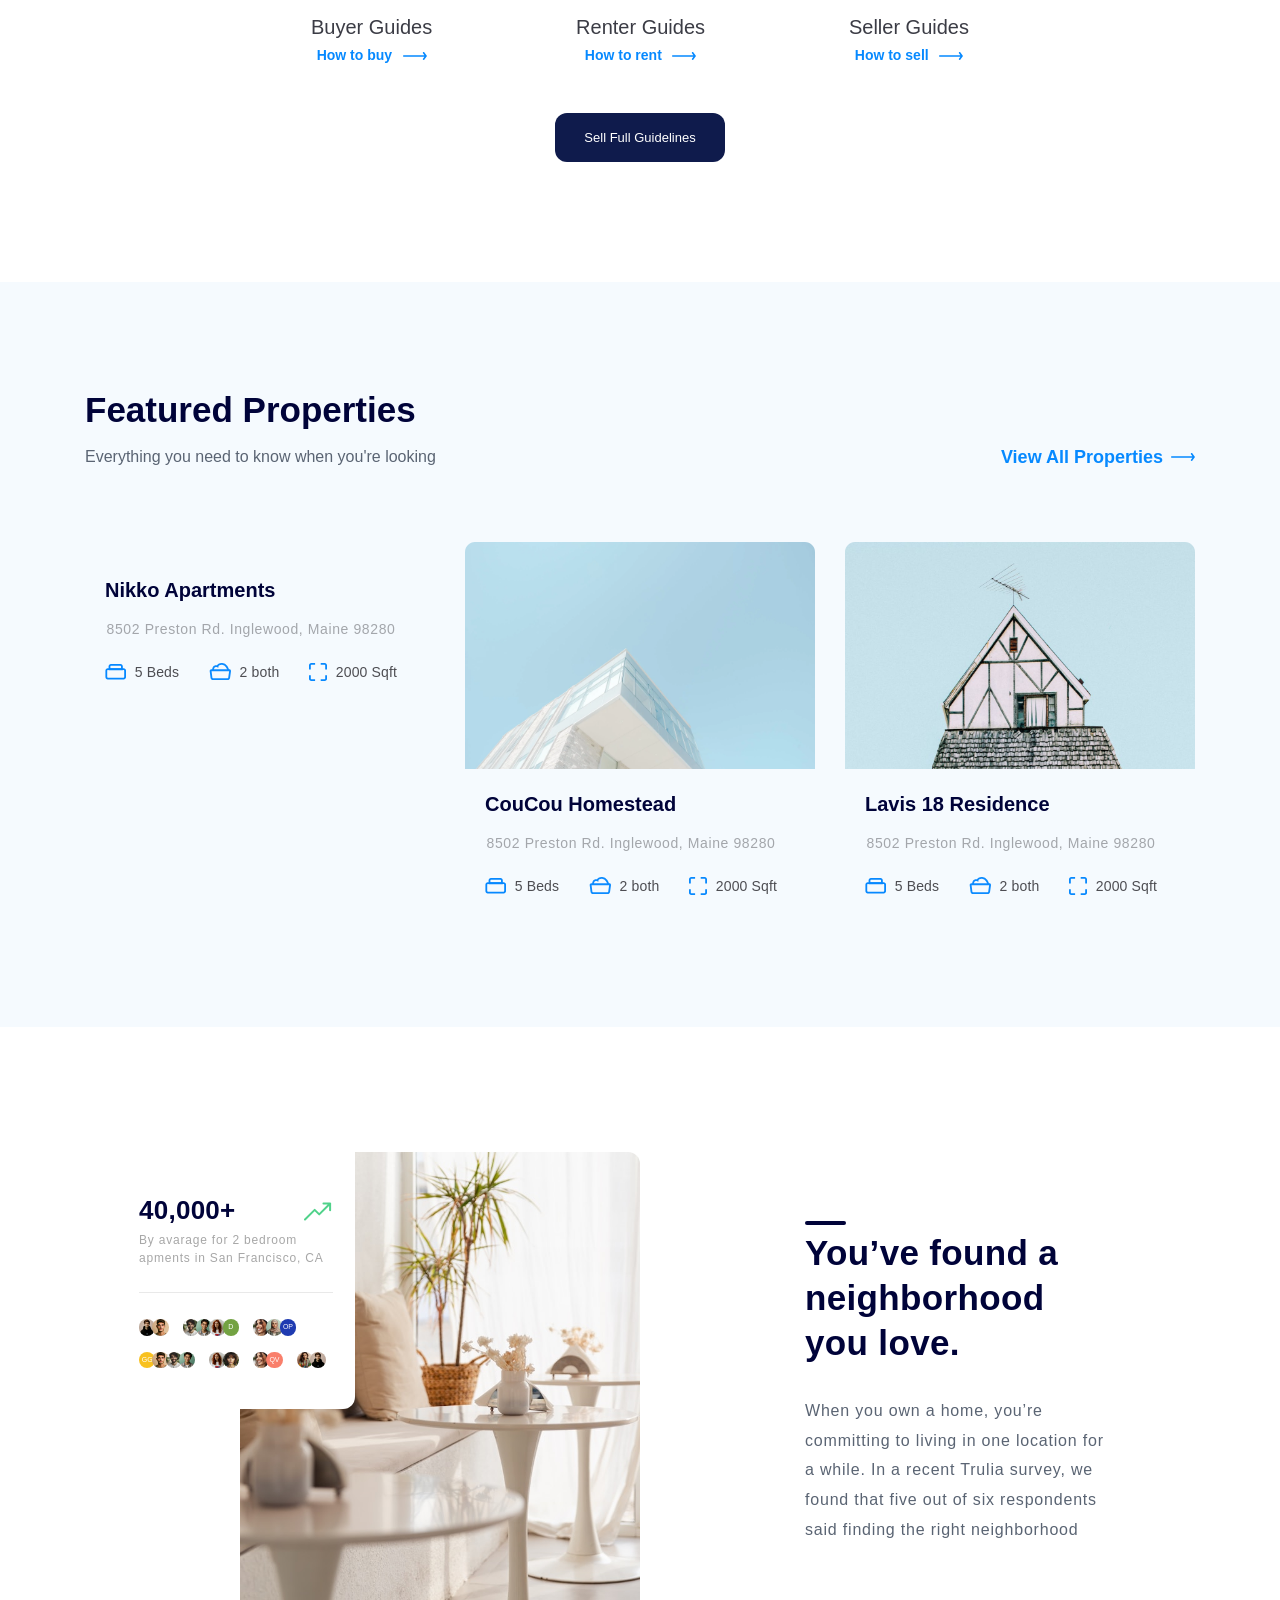
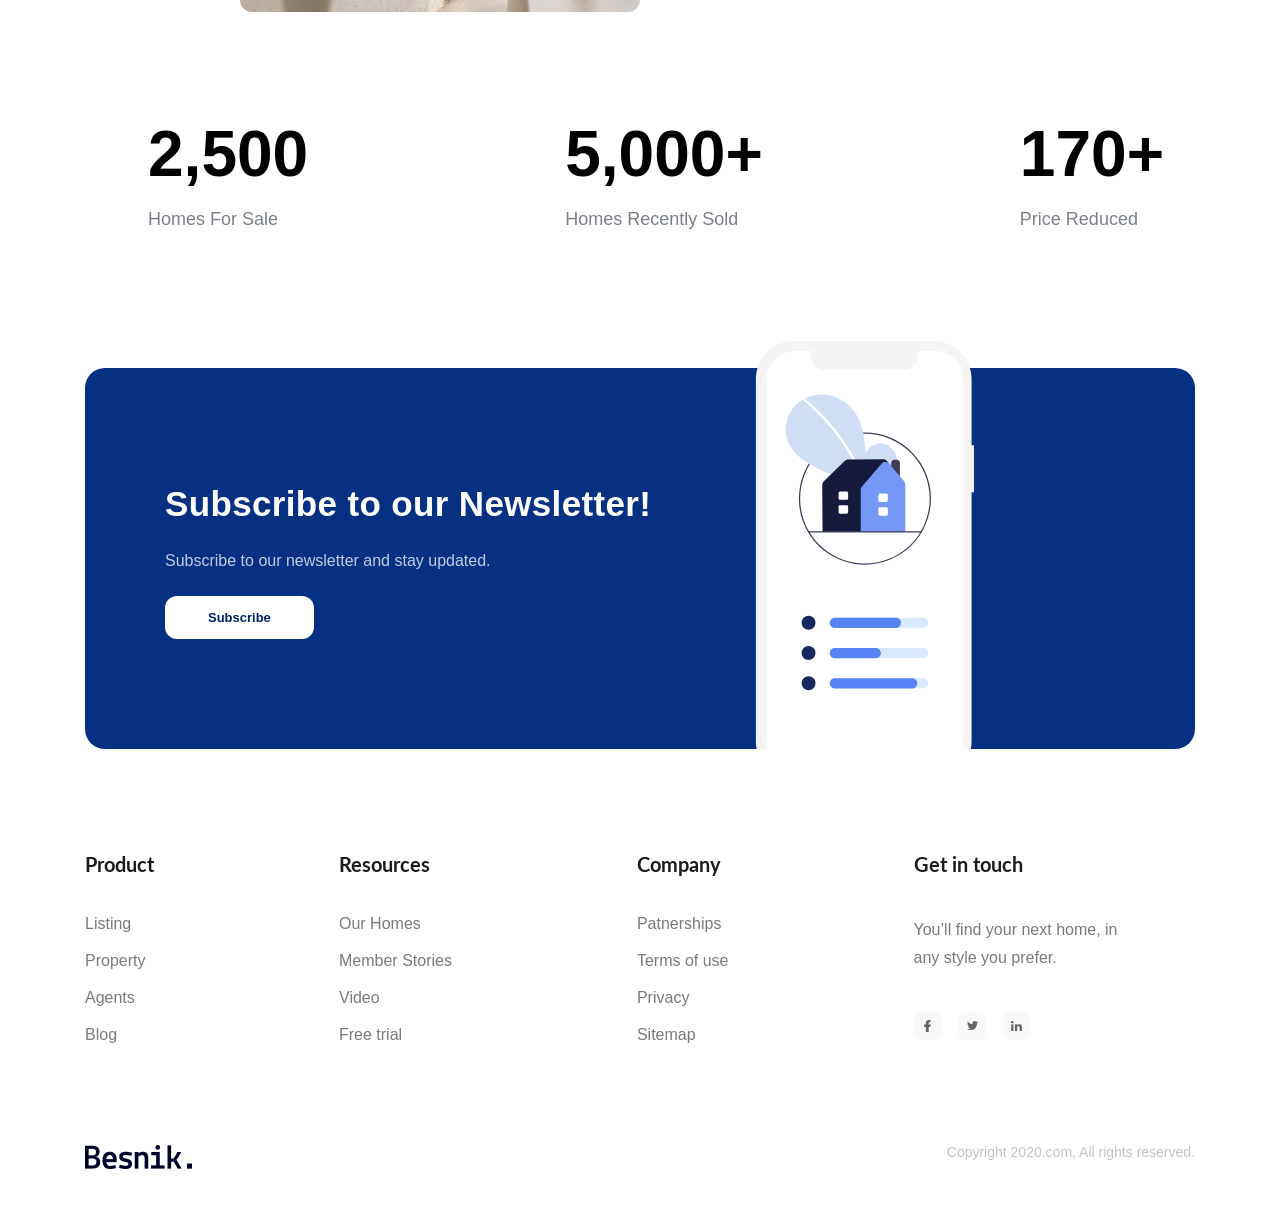
==== commit 85b19e23: "Sua anh" ====
--- a/index.html
+++ b/index.html
@@ -4,15 +4,15 @@
     <meta charset="UTF-8" />
     <meta name="viewport" content="width=device-width, initial-scale=1.0" />
     <title>F8 Project 01</title>
-    <link rel="stylesheet" href="/assets/css/reset.css" />
-    <link rel="stylesheet" href="/assets/fonts/stylesheet.css" />
+    <link rel="stylesheet" href="./assets/css/reset.css" />
+    <link rel="stylesheet" href="./assets/fonts/stylesheet.css" />
     <link rel="preconnect" href="https://fonts.googleapis.com" />
     <link rel="preconnect" href="https://fonts.gstatic.com" crossorigin />
     <link
       href="https://fonts.googleapis.com/css2?family=Lato:wght@700&display=swap"
       rel="stylesheet"
     />
-    <link rel="stylesheet" href="/assets/css/styles.css" />
+    <link rel="stylesheet" href="./assets/css/styles.css" />
   </head>
   <body>
     <main>
@@ -21,7 +21,7 @@
         <div class="content">
           <nav class="navbar">
             <!-- Logo -->
-            <img src="/assets/img/Logo.png" alt="Besnik." />
+            <img src="./assets/img/Logo.png" alt="Besnik." />
             <!-- Navigation -->
             <ul>
               <li><a href="#">Home</a></li>
@@ -47,7 +47,7 @@
               <a href="#!" class="btn hero-cta">More About Us</a>
             </div>
             <img
-              src="/assets/img/house illustration.svg"
+              src="./assets/img/primary-house.svg"
               alt="Discover a place you'll love to live"
               class="hero-img"
             />
@@ -59,14 +59,14 @@
         <div class="content">
           <div class="row">
             <!-- LOGO -->
-            <img src="/assets/img/Logo.png" alt="Besnik" />
+            <img src="./assets/img/Logo.png" alt="Besnik" />
             <!-- Star -->
             <div class="stars">
-              <img src="/assets/img/Vector.svg" alt="Star" />
-              <img src="/assets/img/Vector.svg" alt="Star" />
-              <img src="/assets/img/Vector.svg" alt="Star" />
-              <img src="/assets/img/Vector.svg" alt="Star" />
-              <img src="/assets/img/Vector.svg" alt="Star" />
+              <img src="./assets/img/Vector.svg" alt="Star" />
+              <img src="./assets/img/Vector.svg" alt="Star" />
+              <img src="./assets/img/Vector.svg" alt="Star" />
+              <img src="./assets/img/Vector.svg" alt="Star" />
+              <img src="./assets/img/Vector.svg" alt="Star" />
             </div>
           </div>
           <div class="row row-desc">
@@ -74,11 +74,11 @@
             <p class="desc">5 Star Ratings (2k+ Review)</p>
           </div>
           <div class="images">
-            <img src="/assets/img/client-1.svg" alt="edundies" />
-            <img src="/assets/img/client-2.svg" alt="slack" />
-            <img src="/assets/img/client-3.svg" alt="amazon" />
-            <img src="/assets/img/client-4.svg" alt="woo" />
-            <img src="/assets/img/client-5.svg" alt="sitepoint" />
+            <img src="./assets/img/client-1.svg" alt="edundies" />
+            <img src="./assets/img/client-2.svg" alt="slack" />
+            <img src="./assets/img/client-3.svg" alt="amazon" />
+            <img src="./assets/img/client-4.svg" alt="woo" />
+            <img src="./assets/img/client-5.svg" alt="sitepoint" />
           </div>
         </div>
       </div>
@@ -93,22 +93,22 @@
           <!-- LIST-GUIDE -->
           <div class="list-guide">
             <div class="guides-item">
-              <img src="/assets/img/guide-1.svg" alt="" class="icom" />
+              <img src="./assets/img/guide-1.svg" alt="" class="icom" />
               <h3 class="title">Buyer Guides</h3>
               <a href="" class="link">How to buy</a>
-              <img src="/assets/img/guide-muiten.svg" alt="" class="arrow" />
+              <img src="./assets/img/guide-muiten.svg" alt="" class="arrow" />
             </div>
             <div class="guides-item">
-              <img src="/assets/img/guide-2.svg" alt="" class="icom" />
+              <img src="./assets/img/guide-2.svg" alt="" class="icom" />
               <h3 class="title">Renter Guides</h3>
               <a href="" class="link">How to rent</a>
-              <img src="/assets/img/guide-muiten.svg" alt="" class="arrow" />
+              <img src="./assets/img/guide-muiten.svg" alt="" class="arrow" />
             </div>
             <div class="guides-item">
-              <img src="/assets/img/guide-3.svg" alt="" class="icom" />
+              <img src="./assets/img/guide-3.svg" alt="" class="icom" />
               <h3 class="title">Seller Guides</h3>
               <a href="" class="link">How to sell</a>
-              <img src="/assets/img/guide-muiten.svg" alt="" class="arrow" />
+              <img src="./assets/img/guide-muiten.svg" alt="" class="arrow" />
             </div>
           </div>
           <!-- Btn-->
@@ -128,7 +128,7 @@
               </p>
               <a href="#!" class="link">
                 <span> View All Properties </span>
-                <img src="/assets/img/guide-muiten.svg" alt="" class="arrow" />
+                <img src="./assets/img/guide-muiten.svg" alt="" class="arrow" />
               </a>
             </div>
           </header>
@@ -136,7 +136,7 @@
             <div class="item">
               <a href="#!">
                 <img
-                  src="/assets/img/featured-1.svg"
+                  src="./assets/img/featured-1.svg"
                   alt=""
                   class="featured-img"
                 />
@@ -150,21 +150,21 @@
                 </p>
                 <div class="info">
                   <img
-                    src="/assets/img/featured-icon-1.svg"
+                    src="./assets/img/featured-icon-1.svg"
                     alt=""
                     class="icon"
                   />
                   <span class="label">5 Beds</span>
 
                   <img
-                    src="/assets/img/featured-icon-2.svg"
+                    src="./assets/img/featured-icon-2.svg"
                     alt=""
                     class="icon"
                   />
                   <span class="label">2 both</span>
 
                   <img
-                    src="/assets/img/featured-icon-3.svg"
+                    src="./assets/img/featured-icon-3.svg"
                     alt=""
                     class="icon"
                   />
@@ -175,7 +175,7 @@
             <div class="item">
               <a href="#!">
                 <img
-                  src="/assets/img/featured-2.svg"
+                  src="./assets/img/featured-2.svg"
                   alt=""
                   class="featured-img"
                 />
@@ -185,21 +185,21 @@
                 <p class="desc">8502 Preston Rd. Inglewood, Maine 98280</p>
                 <div class="info">
                   <img
-                    src="/assets/img/featured-icon-1.svg"
+                    src="./assets/img/featured-icon-1.svg"
                     alt=""
                     class="icon"
                   />
                   <span class="label">5 Beds</span>
 
                   <img
-                    src="/assets/img/featured-icon-2.svg"
+                    src="./assets/img/featured-icon-2.svg"
                     alt=""
                     class="icon"
                   />
                   <span class="label">2 both</span>
 
                   <img
-                    src="/assets/img/featured-icon-3.svg"
+                    src="./assets/img/featured-icon-3.svg"
                     alt=""
                     class="icon"
                   />
@@ -210,7 +210,7 @@
             <div class="item">
               <a href="#!">
                 <img
-                  src="/assets/img/featured-3.svg"
+                  src="./assets/img/featured-3.svg"
                   alt=""
                   class="featured-img"
                 />
@@ -220,21 +220,21 @@
                 <p class="desc">8502 Preston Rd. Inglewood, Maine 98280</p>
                 <div class="info">
                   <img
-                    src="/assets/img/featured-icon-1.svg"
+                    src="./assets/img/featured-icon-1.svg"
                     alt=""
                     class="icon"
                   />
                   <span class="label">5 Beds</span>
 
                   <img
-                    src="/assets/img/featured-icon-2.svg"
+                    src="./assets/img/featured-icon-2.svg"
                     alt=""
                     class="icon"
                   />
                   <span class="label">2 both</span>
 
                   <img
-                    src="/assets/img/featured-icon-3.svg"
+                    src="./assets/img/featured-icon-3.svg"
                     alt=""
                     class="icon"
                   />
@@ -252,13 +252,13 @@
             <div class="img-stat">
               <img
                 class="img-big"
-                src="/assets/img/stat-img.jpg"
+                src="./assets/img/stat-img.jpg"
                 alt="You’ve found a neighborhood you love."
               />
               <div class="stats-trend">
                 <div class="row">
                   <strong class="value">40,000+</strong>
-                  <img src="/assets/img/trend-img.svg" alt="" class="icon" />
+                  <img src="./assets/img/trend-img.svg" alt="" class="icon" />
                 </div>
                 <p class="desc">
                   By avarage for 2 bedroom apments in San Francisco, CA
@@ -266,37 +266,37 @@
                 <div class="separate"></div>
                 <div class="avt-block">
                   <div class="avt-group">
-                    <img src="/assets/img/face1.jpg" alt="" class="avt" />
-                    <img src="/assets/img/face2.jpg" alt="" class="avt" />
-                  </div>
-                  <div class="avt-group">
-                    <img src="/assets/img/face3.jpg" alt="" class="avt" />
-                    <img src="/assets/img/face4.jpg" alt="" class="avt" />
-                    <img src="/assets/img/face5.jpg" alt="" class="avt" />
+                    <img src="./assets/img/face1.jpg" alt="" class="avt" />
+                    <img src="./assets/img/face2.jpg" alt="" class="avt" />
+                  </div>
+                  <div class="avt-group">
+                    <img src="./assets/img/face3.jpg" alt="" class="avt" />
+                    <img src="./assets/img/face4.jpg" alt="" class="avt" />
+                    <img src="./assets/img/face5.jpg" alt="" class="avt" />
                     <div class="avt" style="--bg-color: #73a242">D</div>
                   </div>
                   <div class="avt-group">
-                    <img src="/assets/img/face7.jpg" alt="" class="avt" />
-                    <img src="/assets/img/face8.jpg" alt="" class="avt" />
+                    <img src="./assets/img/face7.jpg" alt="" class="avt" />
+                    <img src="./assets/img/face8.jpg" alt="" class="avt" />
                     <div class="avt" style="--bg-color: #1f3bb1">OP</div>
                   </div>
                   <div class="avt-group">
                     <div class="avt" style="--bg-color: #f8c120">GG</div>
-                    <img src="/assets/img/face2.jpg" alt="" class="avt" />
-                    <img src="/assets/img/face3.jpg" alt="" class="avt" />
-                    <img src="/assets/img/face4.jpg" alt="" class="avt" />
-                  </div>
-                  <div class="avt-group">
-                    <img src="/assets/img/face5.jpg" alt="" class="avt" />
-                    <img src="/assets/img/face6.jpg" alt="" class="avt" />
-                  </div>
-                  <div class="avt-group">
-                    <img src="/assets/img/face7.jpg" alt="" class="avt" />
+                    <img src="./assets/img/face2.jpg" alt="" class="avt" />
+                    <img src="./assets/img/face3.jpg" alt="" class="avt" />
+                    <img src="./assets/img/face4.jpg" alt="" class="avt" />
+                  </div>
+                  <div class="avt-group">
+                    <img src="./assets/img/face5.jpg" alt="" class="avt" />
+                    <img src="./assets/img/face6.jpg" alt="" class="avt" />
+                  </div>
+                  <div class="avt-group">
+                    <img src="./assets/img/face7.jpg" alt="" class="avt" />
                     <div class="avt" style="--bg-color: #f97f6b">QV</div>
                   </div>
                   <div class="avt-group">
-                    <img src="/assets/img/face9.jpg" alt="" class="avt" />
-                    <img src="/assets/img/face1.jpg" alt="" class="avt" />
+                    <img src="./assets/img/face9.jpg" alt="" class="avt" />
+                    <img src="./assets/img/face1.jpg" alt="" class="avt" />
                   </div>
                 </div>
               </div>
@@ -337,7 +337,11 @@
               </p>
               <a href="#!" class="btn">Subscribe</a>
             </div>
-            <img src="/assets/img/subsciption-house.svg" alt="" class="image" />
+            <img
+              src="./assets/img/subsciption-house.svg"
+              alt=""
+              class="image"
+            />
           </div>
         </div>
       </div>
@@ -407,19 +411,19 @@
               </p>
               <div class="social">
                 <a href="#!" class="social-link">
-                  <img src="/assets/img/facebook.svg" alt="facebook" />
+                  <img src="./assets/img/facebook.svg" alt="facebook" />
                 </a>
                 <a href="#!" class="social-link">
-                  <img src="/assets/img/twitter.svg" alt="twitter" />
+                  <img src="./assets/img/twitter.svg" alt="twitter" />
                 </a>
                 <a href="#!" class="social-link">
-                  <img src="/assets/img/insta.svg" alt="instagram" />
+                  <img src="./assets/img/insta.svg" alt="instagram" />
                 </a>
               </div>
             </div>
           </div>
           <div class="row row-bot">
-            <img src="/assets/img/Logo.png" alt="Besnik" class="logo" />
+            <img src="./assets/img/Logo.png" alt="Besnik" class="logo" />
             <p class="coppyright">Copyright 2020.com, All rights reserved.</p>
           </div>
         </div>
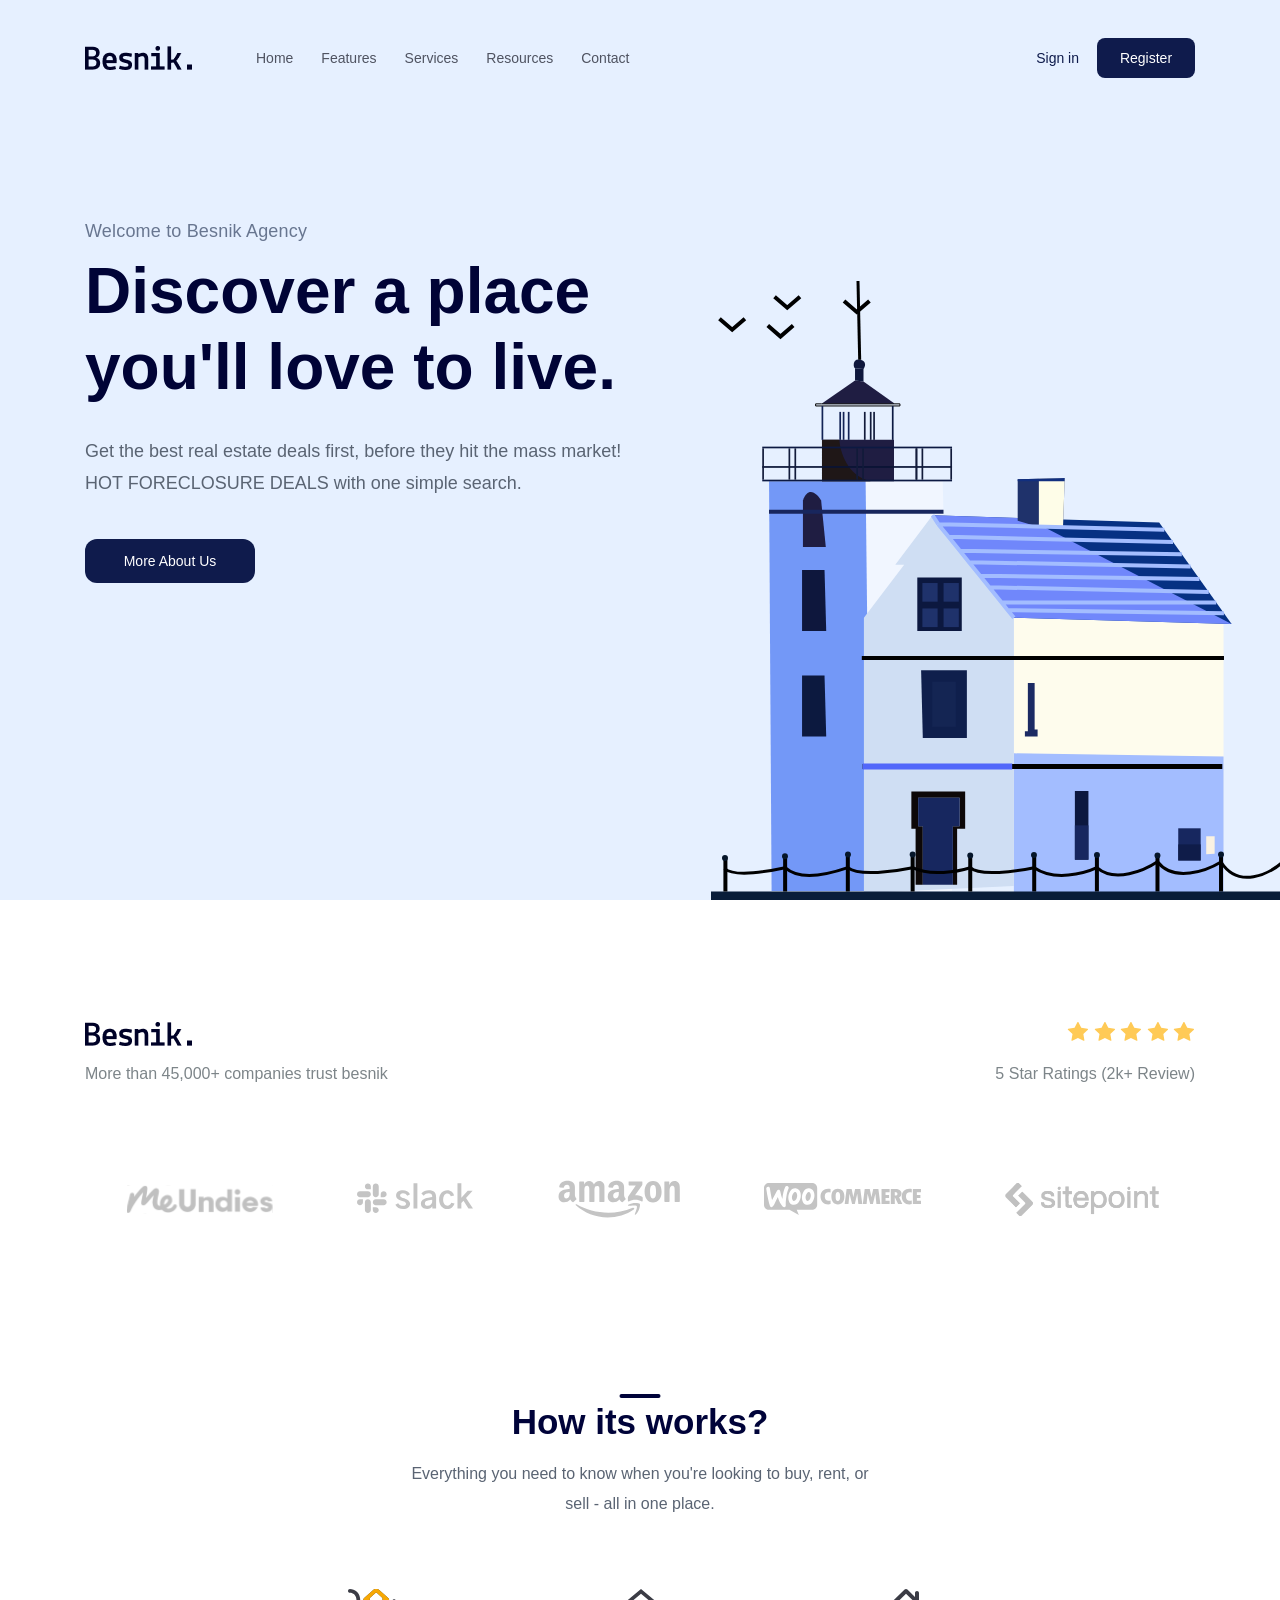
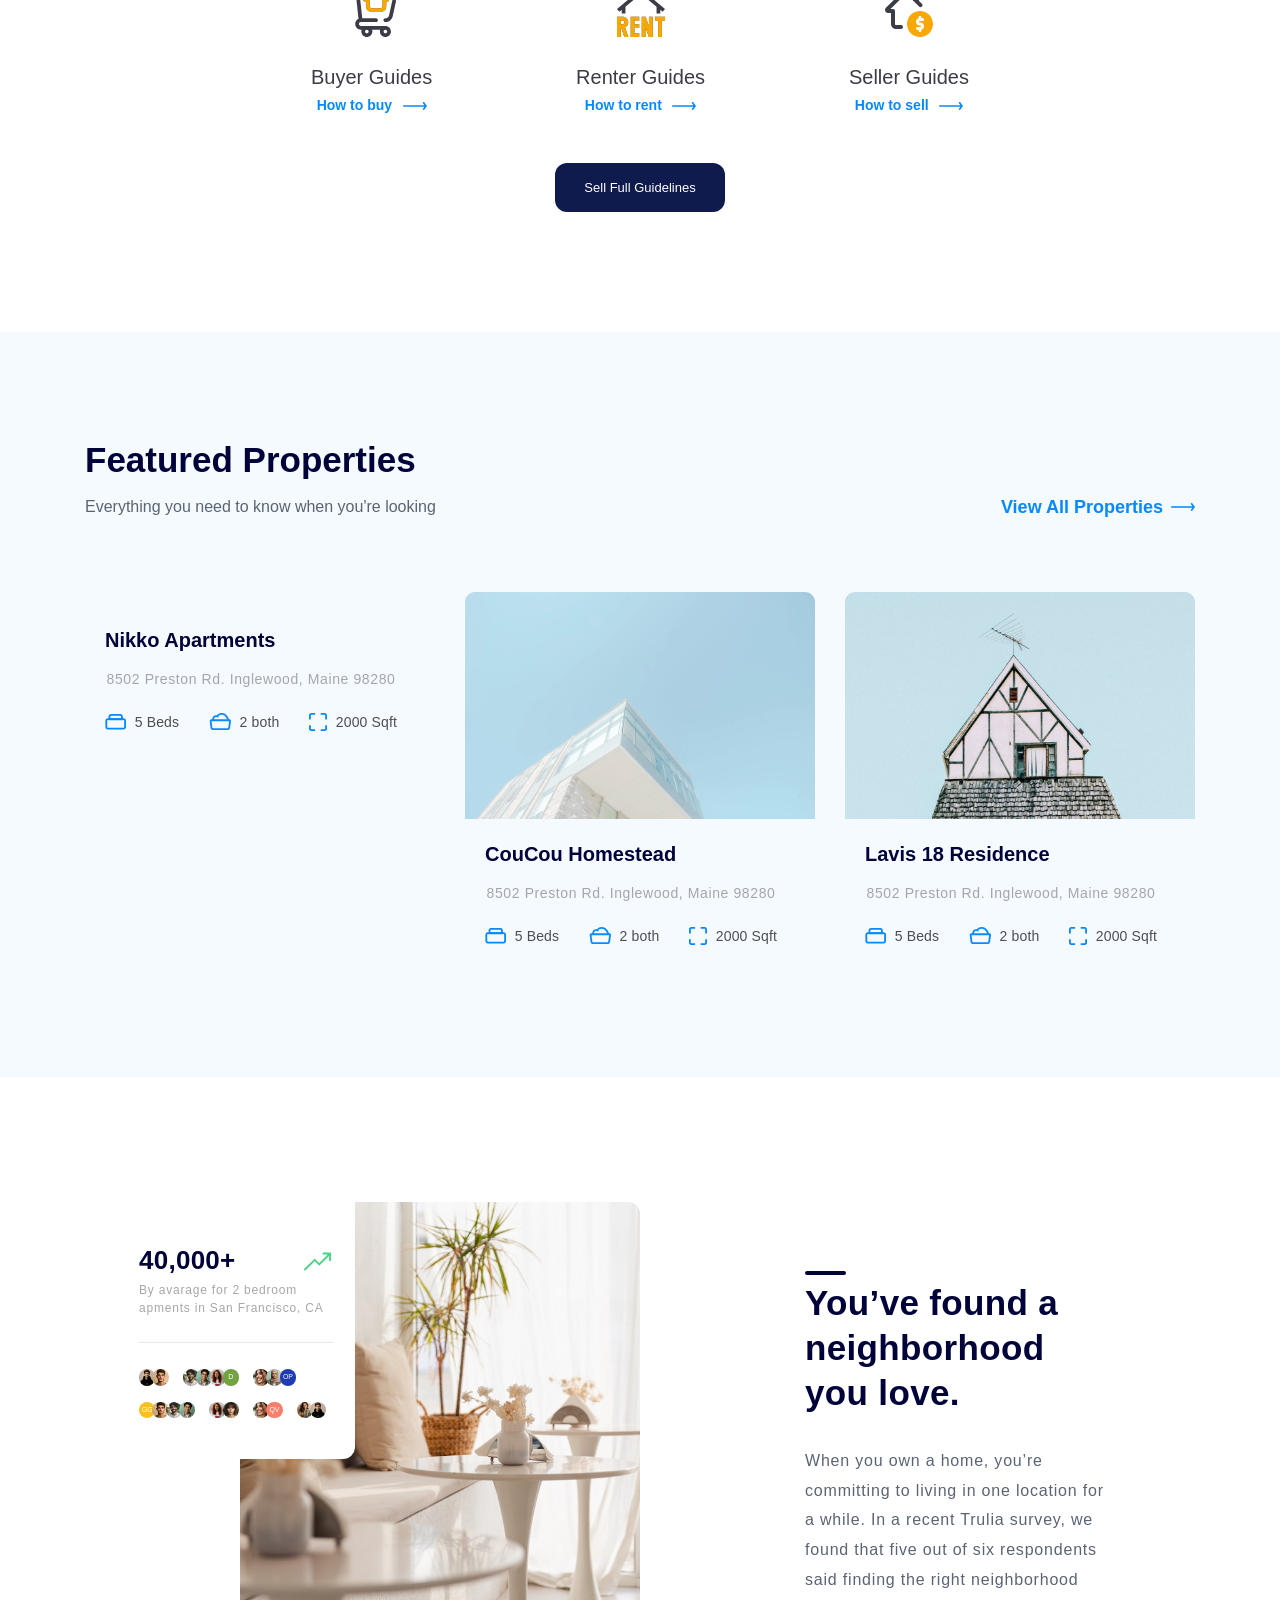
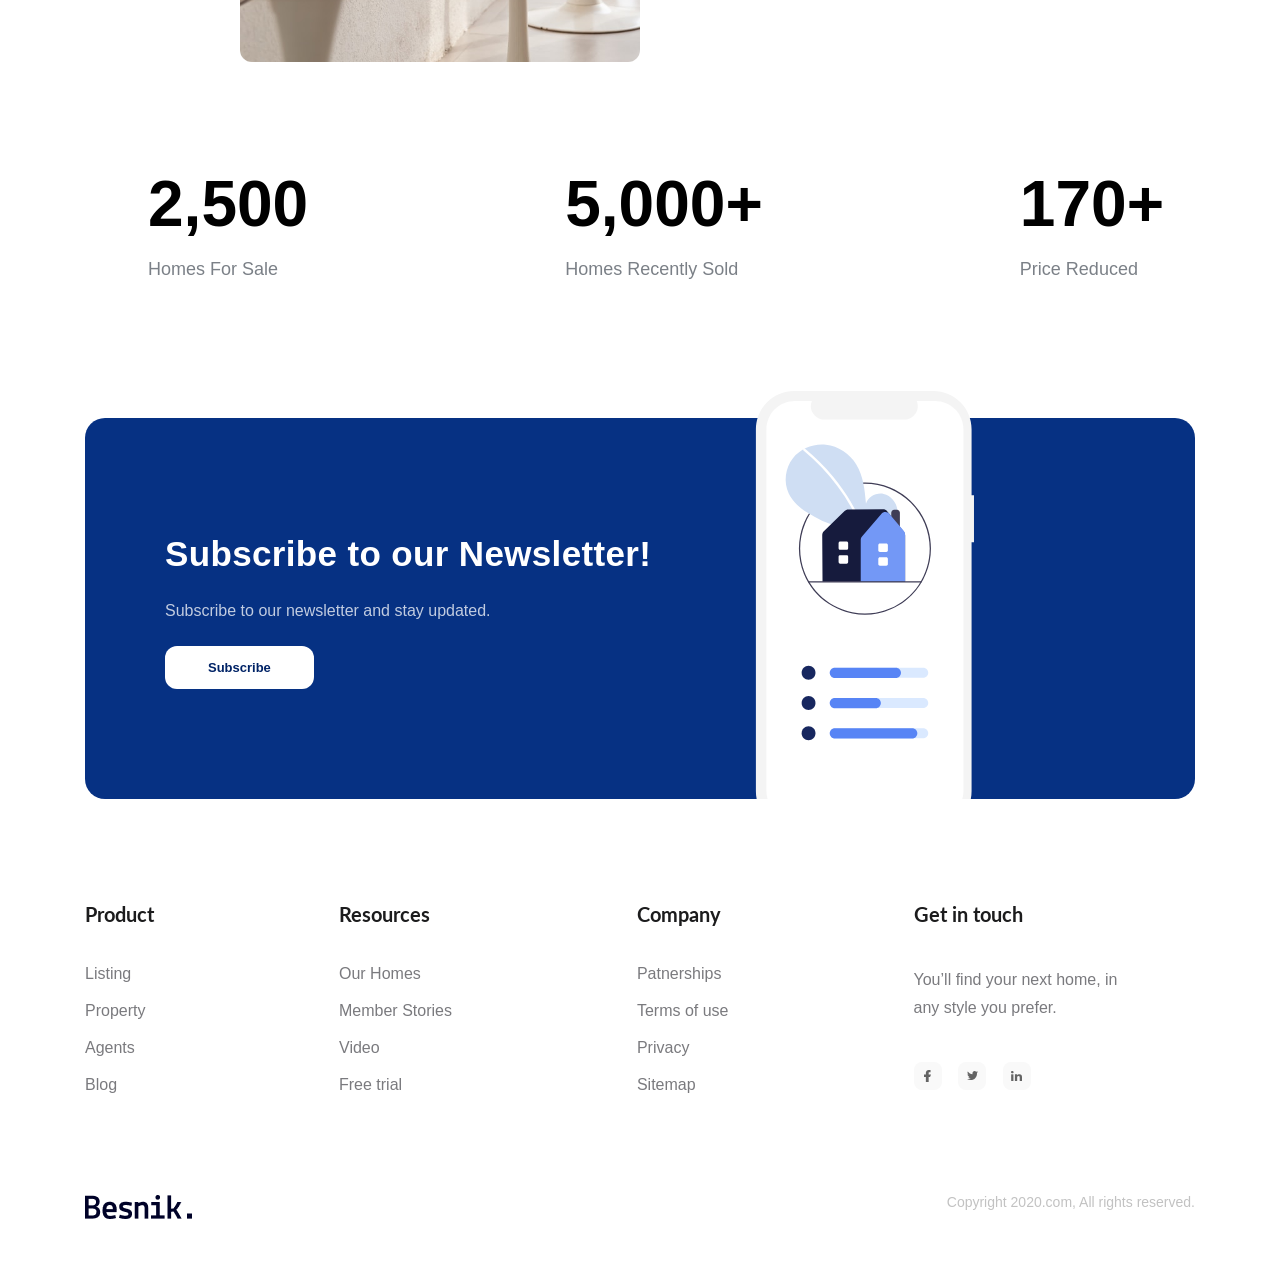
==== commit 33dc92b6: "fix bug client" ====
--- a/index.html
+++ b/index.html
@@ -74,11 +74,21 @@
             <p class="desc">5 Star Ratings (2k+ Review)</p>
           </div>
           <div class="images">
-            <img src="./assets/img/client-1.svg" alt="edundies" />
-            <img src="./assets/img/client-2.svg" alt="slack" />
-            <img src="./assets/img/client-3.svg" alt="amazon" />
-            <img src="./assets/img/client-4.svg" alt="woo" />
-            <img src="./assets/img/client-5.svg" alt="sitepoint" />
+            <a href="#!">
+              <img src="./assets/img/client-1.svg" alt="edundies" />
+            </a>
+            <a href="#!">
+              <img src="./assets/img/client-2.svg" alt="slack" />
+            </a>
+            <a href="#!">
+              <img src="./assets/img/client-3.svg" alt="amazon" />
+            </a>
+            <a href="#!">
+              <img src="./assets/img/client-4.svg" alt="woo" />
+            </a>
+            <a href="#!">
+              <img src="./assets/img/client-5.svg" alt="sitepoint" />
+            </a>
           </div>
         </div>
       </div>
--- a/assets/css/styles.css
+++ b/assets/css/styles.css
@@ -146,6 +146,18 @@
   justify-content: space-between;
   align-items: center;
   margin-top: 70px;
+}
+.clients .images a {
+  display: flex;
+  align-items: center;
+  justify-content: center;
+  height: 90px;
+  padding: 0 42px;
+  border-radius: 12px;
+  transition: all 0.25s linear;
+}
+.clients .images a:hover {
+  box-shadow: 0px 10px 20px 0px rgba(0, 0, 0, 0.1);
 }
 
 /* ========= GUIDE ============*/
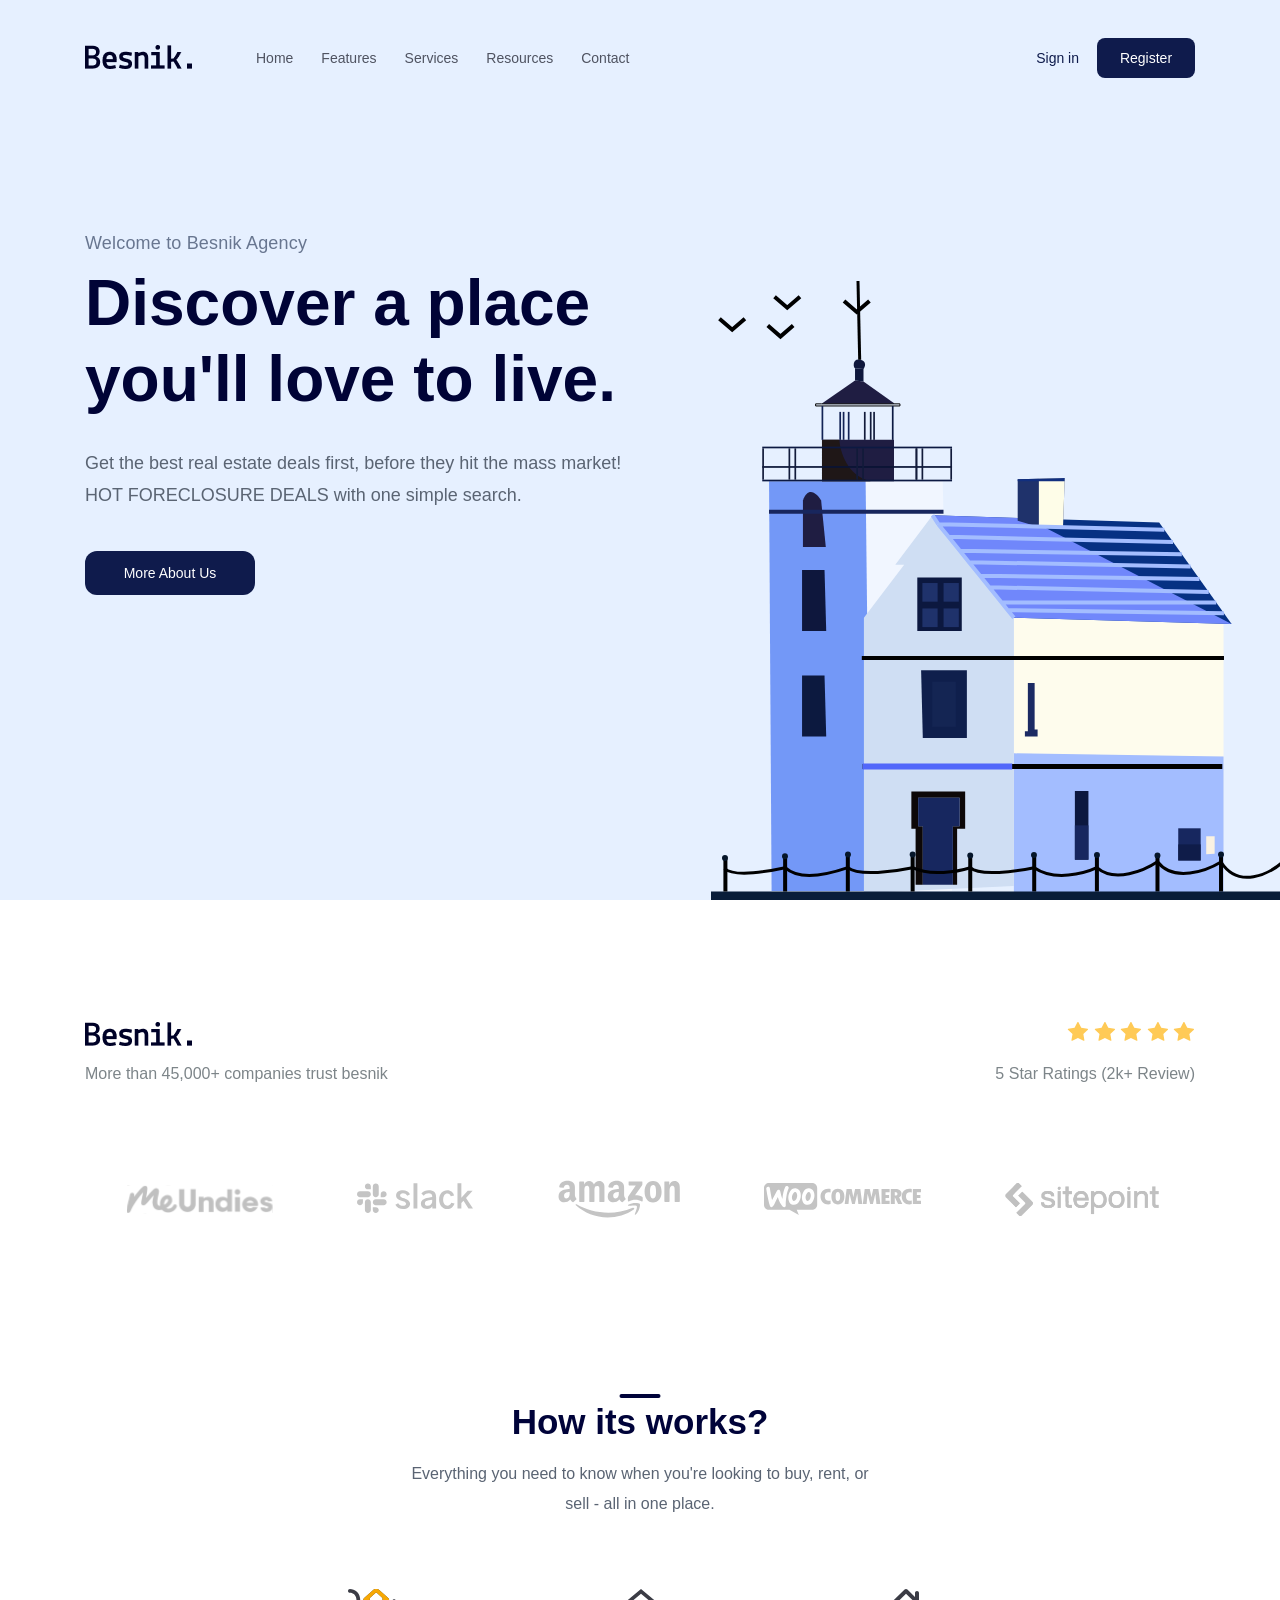
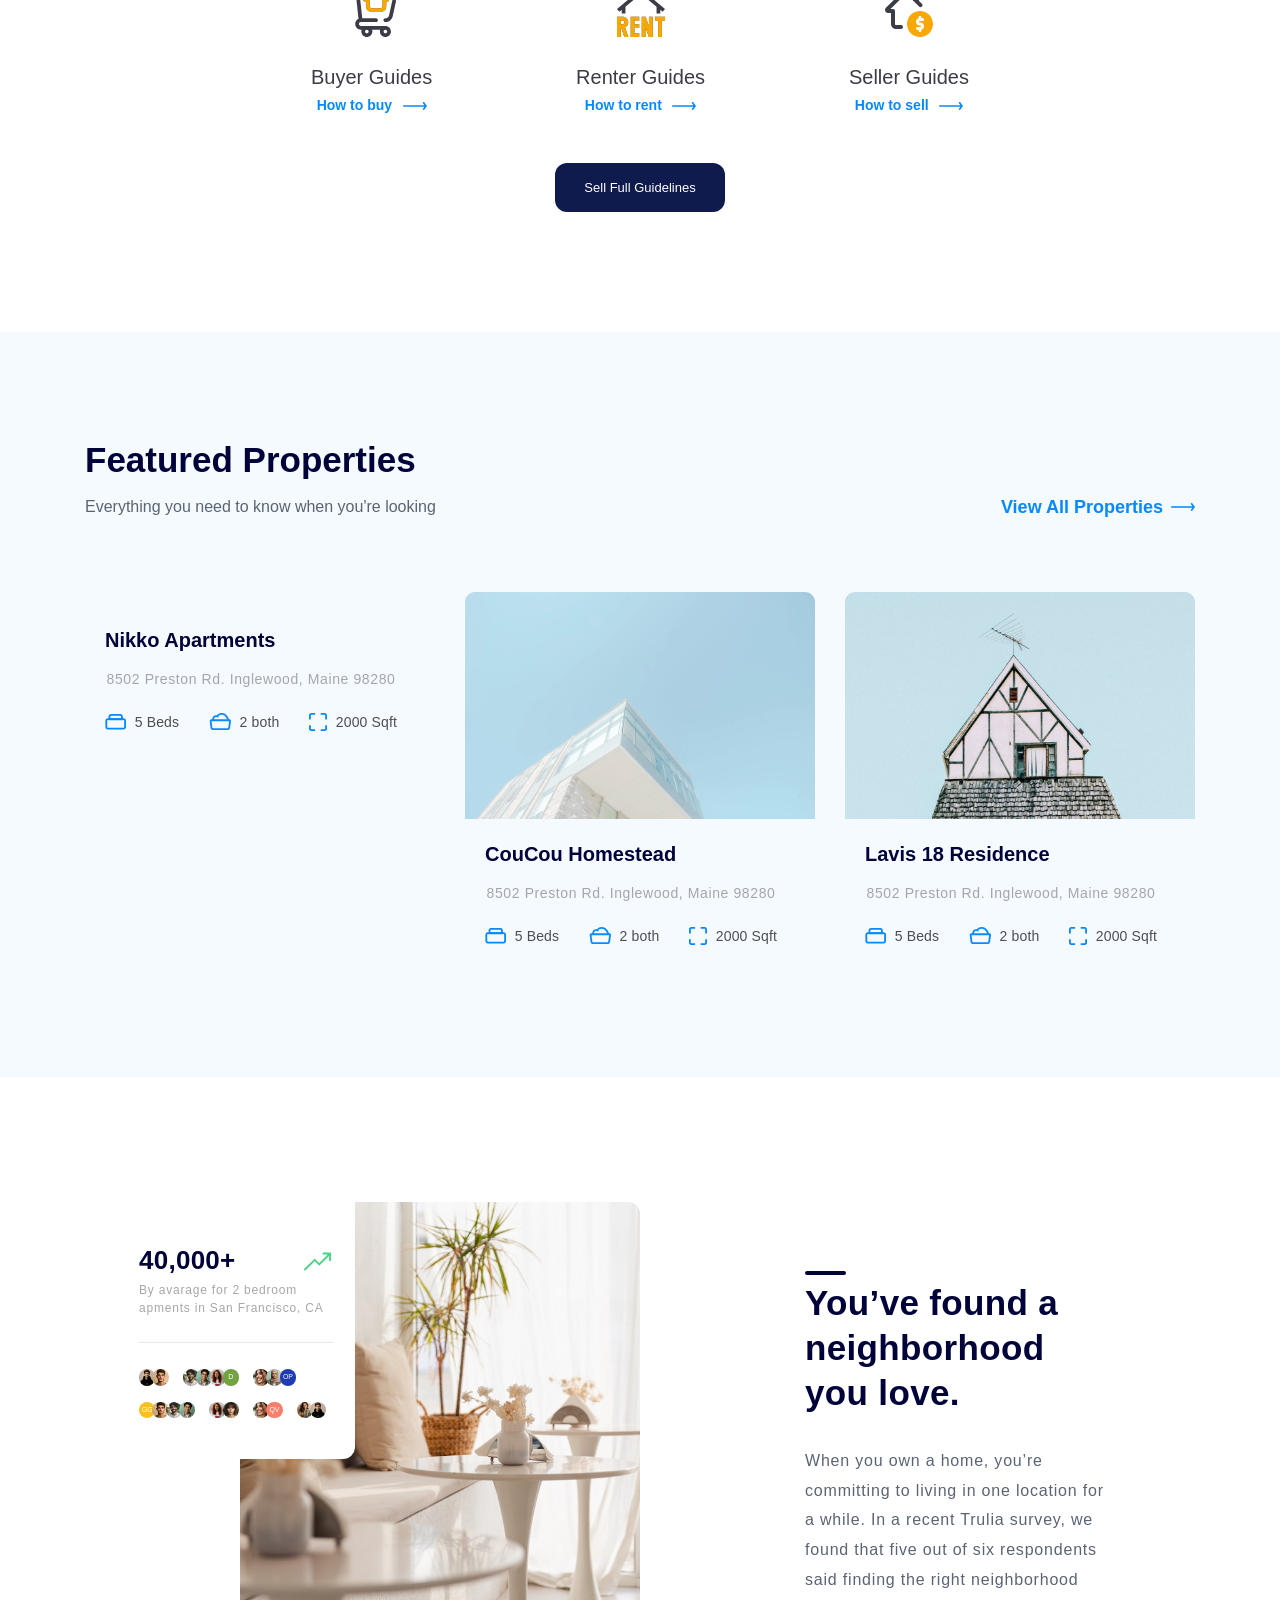
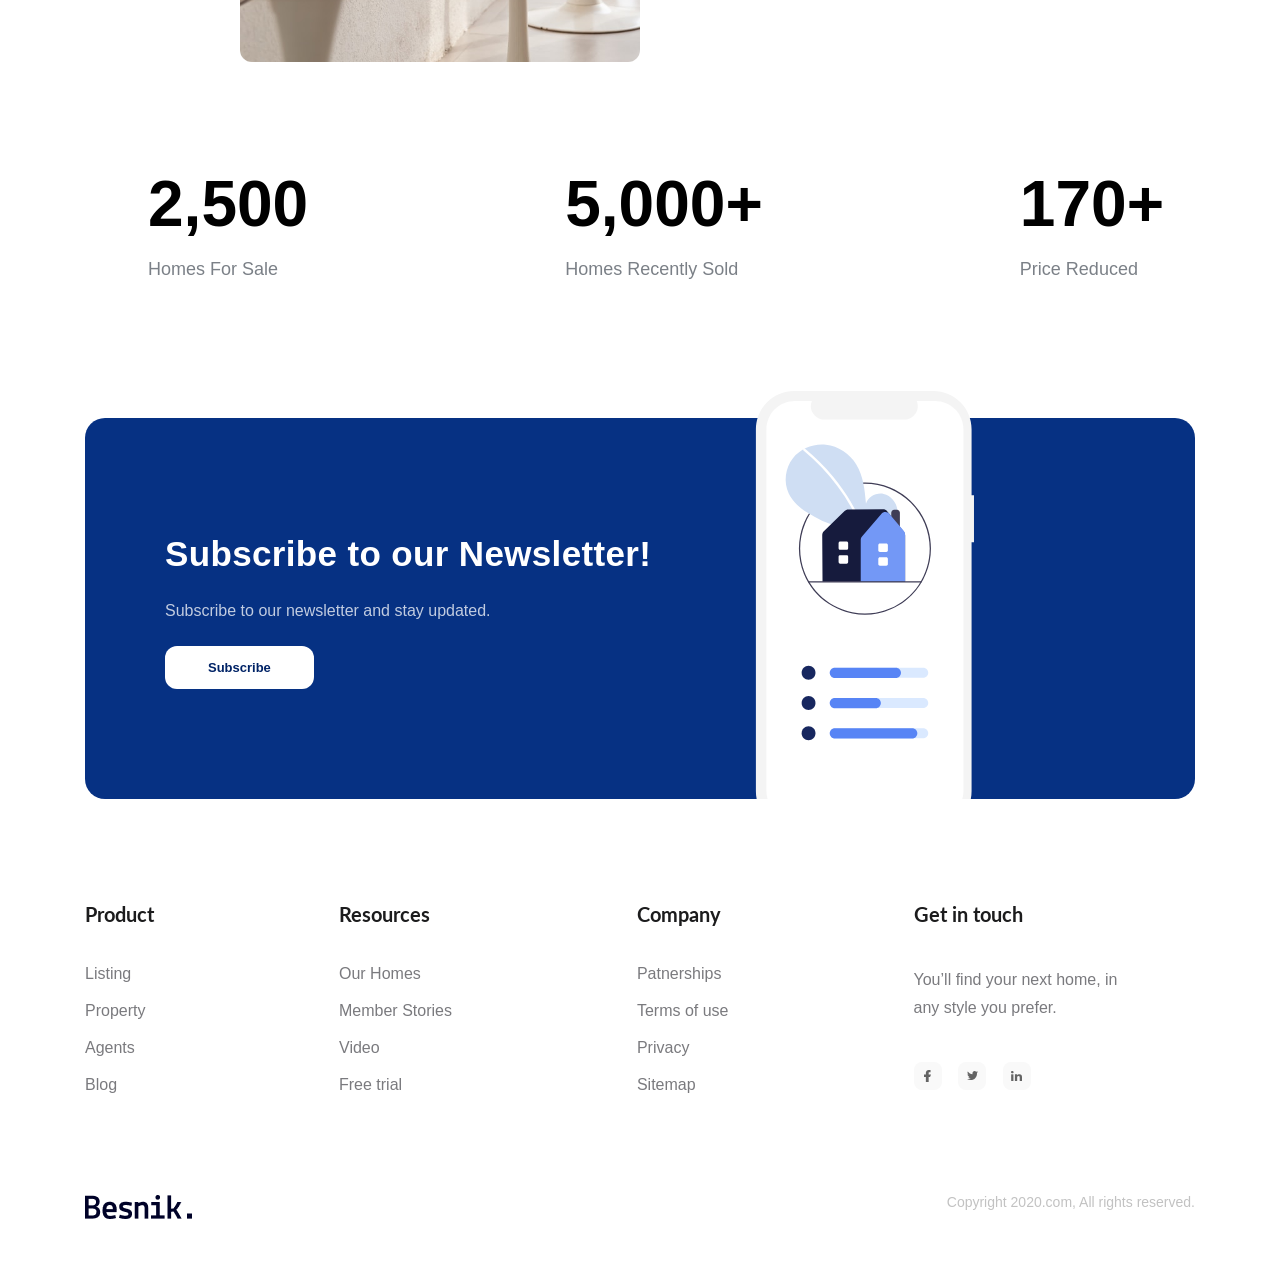
==== commit bc16d13a: "cải thiện header" ====
--- a/index.html
+++ b/index.html
@@ -16,12 +16,11 @@
   </head>
   <body>
     <main>
-      <!-- HEADER -->
-      <header class="header">
+      <header class="fix-header">
         <div class="content">
           <nav class="navbar">
             <!-- Logo -->
-            <img src="./assets/img/Logo.png" alt="Besnik." />
+            <a href="#!"><img src="./assets/img/Logo.png" alt="Besnik." /></a>
             <!-- Navigation -->
             <ul>
               <li><a href="#">Home</a></li>
@@ -36,6 +35,11 @@
               <a href="" class="btn action-btn">Register</a>
             </div>
           </nav>
+        </div>
+      </header>
+      <!-- HERO -->
+      <header class="hero-wrap">
+        <div class="content">
           <div class="hero">
             <div class="info">
               <p class="sub-title">Welcome to Besnik Agency</p>
--- a/assets/css/styles.css
+++ b/assets/css/styles.css
@@ -42,8 +42,17 @@
   overflow: hidden;
 }
 /* Header */
-.header {
-  height: 100vh;
+.fix-header {
+  padding-top: 26px;
+  position: sticky;
+  top: -26px;
+  background-color: #e6f0ff;
+  z-index: 1;
+}
+.hero-wrap {
+  display: flex;
+  flex-direction: column;
+  height: calc(100vh - 90px);
   background-color: #e6f0ff;
   position: relative;
 }
@@ -51,6 +60,7 @@
   display: flex;
   align-items: center;
   padding-top: 38px;
+  padding: 12px 0;
 }
 .navbar ul {
   display: flex;
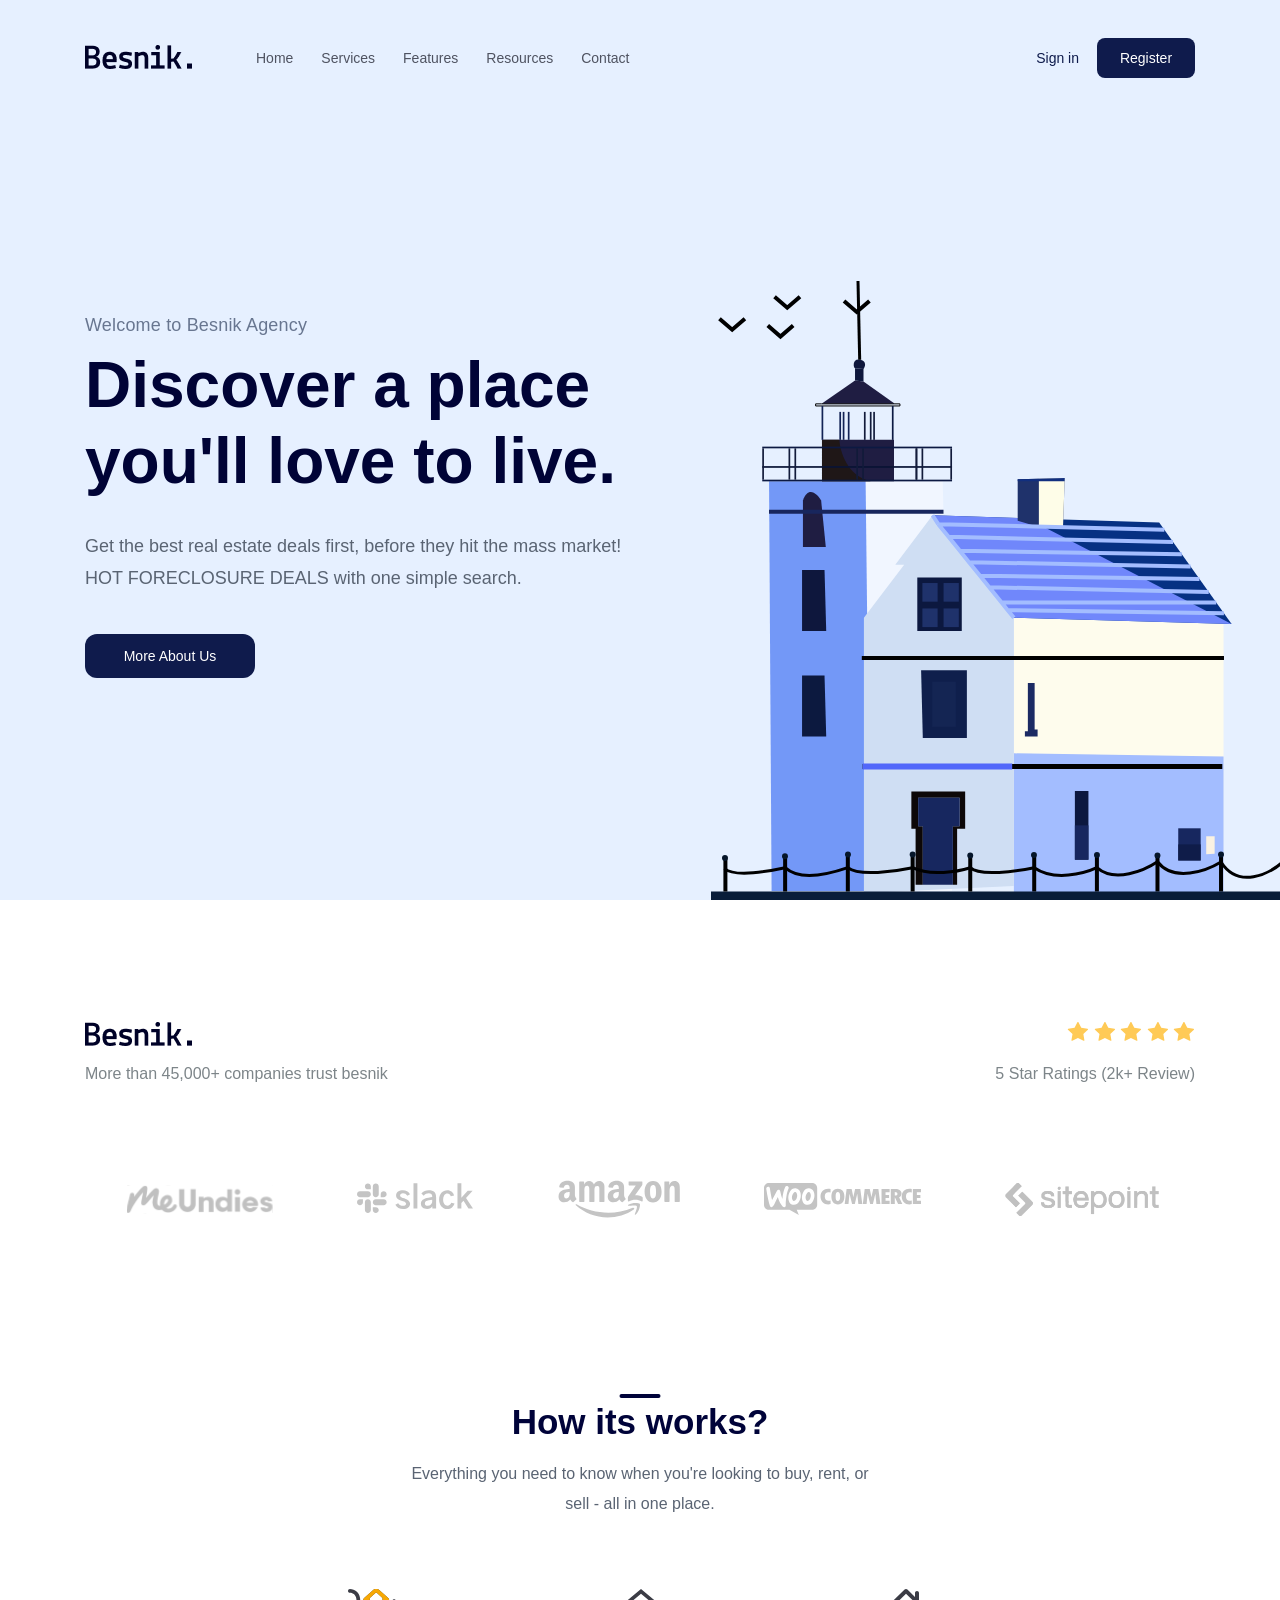
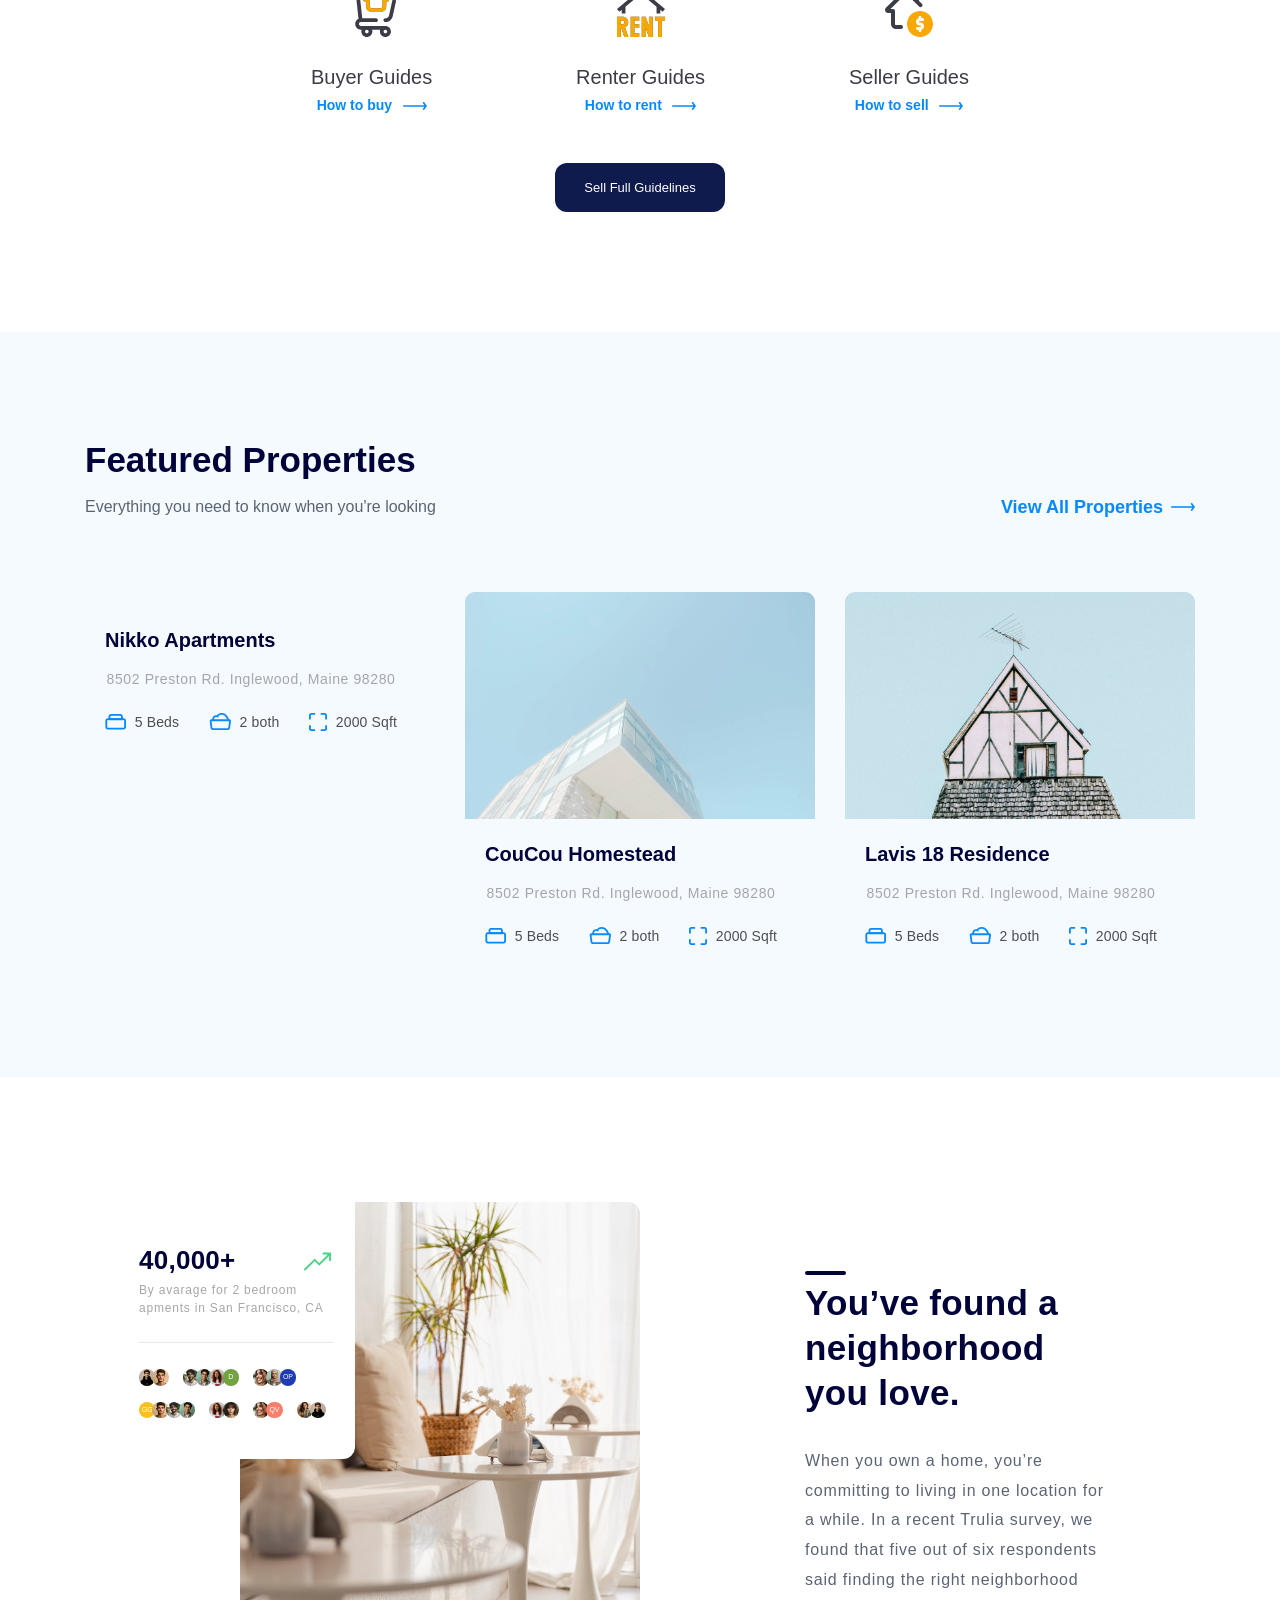
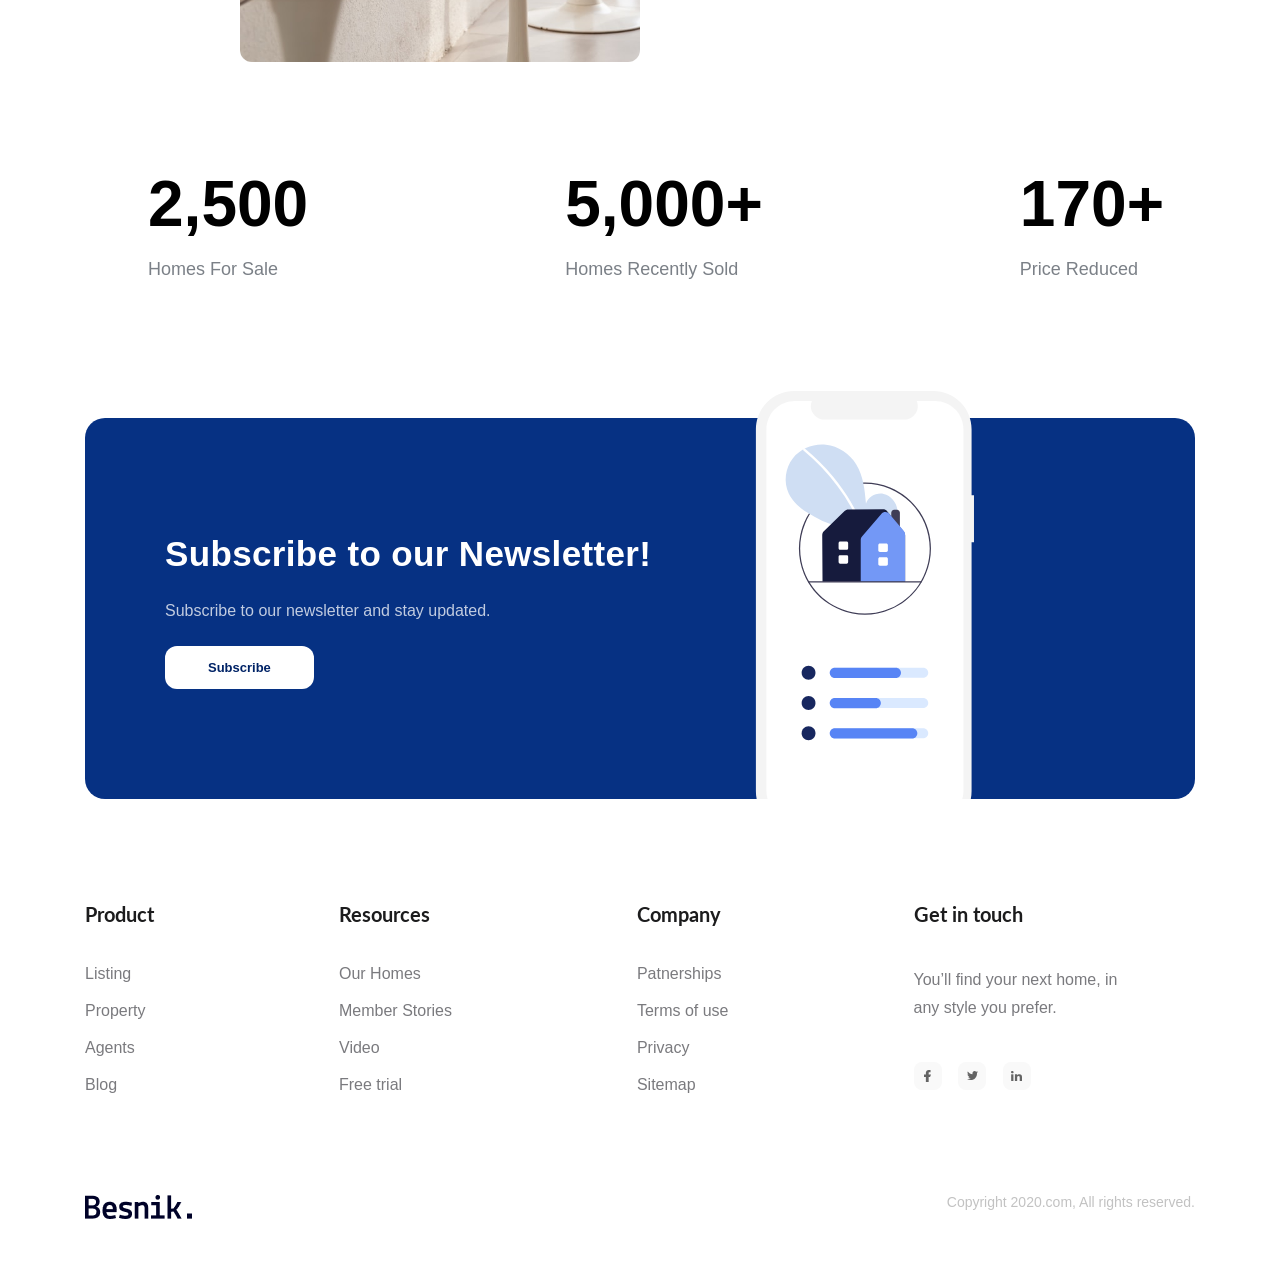
==== commit fb105114: "hoàn thành project-1" ====
--- a/index.html
+++ b/index.html
@@ -12,31 +12,108 @@
       href="https://fonts.googleapis.com/css2?family=Lato:wght@700&display=swap"
       rel="stylesheet"
     />
+    <!-- favicon -->
+    <link
+      rel="apple-touch-icon"
+      sizes="57x57"
+      href="./assets/img/favicon/apple-icon-57x57.png"
+    />
+    <link
+      rel="apple-touch-icon"
+      sizes="60x60"
+      href="./assets/img/favicon/apple-icon-60x60.png"
+    />
+    <link
+      rel="apple-touch-icon"
+      sizes="72x72"
+      href="./assets/img/favicon/apple-icon-72x72.png"
+    />
+    <link
+      rel="apple-touch-icon"
+      sizes="76x76"
+      href="./assets/img/favicon/apple-icon-76x76.png"
+    />
+    <link
+      rel="apple-touch-icon"
+      sizes="114x114"
+      href="./assets/img/favicon/apple-icon-114x114.png"
+    />
+    <link
+      rel="apple-touch-icon"
+      sizes="120x120"
+      href="./assets/img/favicon/apple-icon-120x120.png"
+    />
+    <link
+      rel="apple-touch-icon"
+      sizes="144x144"
+      href="./assets/img/favicon/apple-icon-144x144.png"
+    />
+    <link
+      rel="apple-touch-icon"
+      sizes="152x152"
+      href="./assets/img/favicon/apple-icon-152x152.png"
+    />
+    <link
+      rel="apple-touch-icon"
+      sizes="180x180"
+      href="./assets/img/favicon/apple-icon-180x180.png"
+    />
+    <link
+      rel="icon"
+      type="image/png"
+      sizes="192x192"
+      href="./assets/img/favicon/android-icon-192x192.png"
+    />
+    <link
+      rel="icon"
+      type="image/png"
+      sizes="32x32"
+      href="./assets/img/favicon/favicon-32x32.png"
+    />
+    <link
+      rel="icon"
+      type="image/png"
+      sizes="96x96"
+      href="./assets/img/favicon/favicon-96x96.png"
+    />
+    <link
+      rel="icon"
+      type="image/png"
+      sizes="16x16"
+      href="./assets/img/favicon/favicon-16x16.png"
+    />
+    <link rel="manifest" href="./assets/img/favicon/manifest.json" />
+    <meta name="msapplication-TileColor" content="#ffffff" />
+    <meta
+      name="msapplication-TileImage"
+      content="./assets/img/favicon/ms-icon-144x144.png"
+    />
+    <meta name="theme-color" content="#ffffff" />
     <link rel="stylesheet" href="./assets/css/styles.css" />
   </head>
   <body>
-    <main>
-      <header class="fix-header">
-        <div class="content">
-          <nav class="navbar">
-            <!-- Logo -->
-            <a href="#!"><img src="./assets/img/Logo.png" alt="Besnik." /></a>
-            <!-- Navigation -->
-            <ul>
-              <li><a href="#">Home</a></li>
-              <li><a href="#">Features</a></li>
-              <li><a href="#">Services</a></li>
-              <li><a href="#">Resources</a></li>
-              <li><a href="#">Contact</a></li>
-            </ul>
-            <!-- Action -->
-            <div class="action">
-              <a href="" class="action-link">Sign in</a>
-              <a href="" class="btn action-btn">Register</a>
-            </div>
-          </nav>
-        </div>
-      </header>
+    <header class="fix-header">
+      <div class="content">
+        <nav class="navbar">
+          <!-- Logo -->
+          <a href="#home"><img src="./assets/img/Logo.png" alt="Besnik." /></a>
+          <!-- Navigation -->
+          <ul>
+            <li><a href="#home">Home</a></li>
+            <li><a href="#service">Services</a></li>
+            <li><a href="#feature">Features</a></li>
+            <li><a href="#resources">Resources</a></li>
+            <li><a href="#contact">Contact</a></li>
+          </ul>
+          <!-- Action -->
+          <div class="action">
+            <a href="" class="action-link">Sign in</a>
+            <a href="" class="btn action-btn">Register</a>
+          </div>
+        </nav>
+      </div>
+    </header>
+    <main id="home">
       <!-- HERO -->
       <header class="hero-wrap">
         <div class="content">
@@ -97,7 +174,7 @@
         </div>
       </div>
       <!-- GUIDE -->
-      <div class="guides">
+      <div id="service" class="guides">
         <div class="content">
           <h2 class="sub-title">How its works?</h2>
           <p class="desc">
@@ -132,7 +209,7 @@
         </div>
       </div>
       <!-- FEATURE -->
-      <div class="featured">
+      <div id="feature" class="featured">
         <div class="content">
           <header>
             <h2 class="sub-title">Featured Properties</h2>
@@ -260,7 +337,7 @@
         </div>
       </div>
       <!-- STATS -->
-      <div class="stats">
+      <div id="resources" class="stats">
         <div class="content">
           <div class="row">
             <div class="img-stat">
@@ -341,7 +418,7 @@
         </div>
       </div>
       <!-- SUBSCRIPTION -->
-      <div class="subsciption">
+      <div id="contact" class="subsciption">
         <div class="content">
           <div class="body">
             <div class="info">
@@ -359,89 +436,89 @@
           </div>
         </div>
       </div>
-      <!-- FOOTER -->
-      <footer class="footer">
-        <div class="content">
-          <div class="row row-top">
-            <!-- column 1 -->
-            <div class="column">
-              <h3 class="heading">Product</h3>
-              <ul class="list">
-                <li class="item">
-                  <a href="">Listing</a>
-                </li>
-                <li class="item">
-                  <a href="">Property</a>
-                </li>
-                <li class="item">
-                  <a href="">Agents</a>
-                </li>
-                <li class="item">
-                  <a href="">Blog</a>
-                </li>
-              </ul>
-            </div>
-            <!-- column 2 -->
-            <div class="column">
-              <h3 class="heading">Resources</h3>
-              <ul class="list">
-                <li class="item">
-                  <a href="">Our Homes</a>
-                </li>
-                <li class="item">
-                  <a href="">Member Stories</a>
-                </li>
-                <li class="item">
-                  <a href="">Video</a>
-                </li>
-                <li class="item">
-                  <a href="">Free trial</a>
-                </li>
-              </ul>
-            </div>
-            <!-- column 3 -->
-            <div class="column">
-              <h3 class="heading">Company</h3>
-              <ul class="list">
-                <li class="item">
-                  <a href="">Patnerships</a>
-                </li>
-                <li class="item">
-                  <a href="">Terms of use</a>
-                </li>
-                <li class="item">
-                  <a href="">Privacy</a>
-                </li>
-                <li class="item">
-                  <a href="">Sitemap</a>
-                </li>
-              </ul>
-            </div>
-            <!-- Get in touch  column -->
-            <div class="column">
-              <h3 class="heading">Get in touch</h3>
-              <p class="desc">
-                You’ll find your next home, in any style you prefer.
-              </p>
-              <div class="social">
-                <a href="#!" class="social-link">
-                  <img src="./assets/img/facebook.svg" alt="facebook" />
-                </a>
-                <a href="#!" class="social-link">
-                  <img src="./assets/img/twitter.svg" alt="twitter" />
-                </a>
-                <a href="#!" class="social-link">
-                  <img src="./assets/img/insta.svg" alt="instagram" />
-                </a>
-              </div>
-            </div>
-          </div>
-          <div class="row row-bot">
-            <img src="./assets/img/Logo.png" alt="Besnik" class="logo" />
-            <p class="coppyright">Copyright 2020.com, All rights reserved.</p>
-          </div>
-        </div>
-      </footer>
     </main>
+    <!-- FOOTER -->
+    <footer class="footer">
+      <div class="content">
+        <div class="row row-top">
+          <!-- column 1 -->
+          <div class="column">
+            <h3 class="heading">Product</h3>
+            <ul class="list">
+              <li class="item">
+                <a href="">Listing</a>
+              </li>
+              <li class="item">
+                <a href="">Property</a>
+              </li>
+              <li class="item">
+                <a href="">Agents</a>
+              </li>
+              <li class="item">
+                <a href="">Blog</a>
+              </li>
+            </ul>
+          </div>
+          <!-- column 2 -->
+          <div class="column">
+            <h3 class="heading">Resources</h3>
+            <ul class="list">
+              <li class="item">
+                <a href="">Our Homes</a>
+              </li>
+              <li class="item">
+                <a href="">Member Stories</a>
+              </li>
+              <li class="item">
+                <a href="">Video</a>
+              </li>
+              <li class="item">
+                <a href="">Free trial</a>
+              </li>
+            </ul>
+          </div>
+          <!-- column 3 -->
+          <div class="column">
+            <h3 class="heading">Company</h3>
+            <ul class="list">
+              <li class="item">
+                <a href="">Patnerships</a>
+              </li>
+              <li class="item">
+                <a href="">Terms of use</a>
+              </li>
+              <li class="item">
+                <a href="">Privacy</a>
+              </li>
+              <li class="item">
+                <a href="">Sitemap</a>
+              </li>
+            </ul>
+          </div>
+          <!-- Get in touch  column -->
+          <div class="column">
+            <h3 class="heading">Get in touch</h3>
+            <p class="desc">
+              You’ll find your next home, in any style you prefer.
+            </p>
+            <div class="social">
+              <a href="#!" class="social-link">
+                <img src="./assets/img/facebook.svg" alt="facebook" />
+              </a>
+              <a href="#!" class="social-link">
+                <img src="./assets/img/twitter.svg" alt="twitter" />
+              </a>
+              <a href="#!" class="social-link">
+                <img src="./assets/img/insta.svg" alt="instagram" />
+              </a>
+            </div>
+          </div>
+        </div>
+        <div class="row row-bot">
+          <img src="./assets/img/Logo.png" alt="Besnik" class="logo" />
+          <p class="coppyright">Copyright 2020.com, All rights reserved.</p>
+        </div>
+      </div>
+    </footer>
   </body>
 </html>
--- a/assets/css/styles.css
+++ b/assets/css/styles.css
@@ -3,6 +3,10 @@
 }
 :root {
   --primary-color: #0f1b4c;
+}
+html,
+body {
+  scroll-behavior: smooth;
 }
 html {
   font-size: 62.5%;
@@ -55,6 +59,7 @@
   height: calc(100vh - 90px);
   background-color: #e6f0ff;
   position: relative;
+  justify-content: center;
 }
 .navbar {
   display: flex;
@@ -90,11 +95,7 @@
   padding: 13px;
   border-radius: 8px;
 }
-
-.hero {
-  margin-top: 140px;
-}
-.hero .info {
+.hero-wrap .info {
   width: 51%;
 }
 .info .sub-title {
